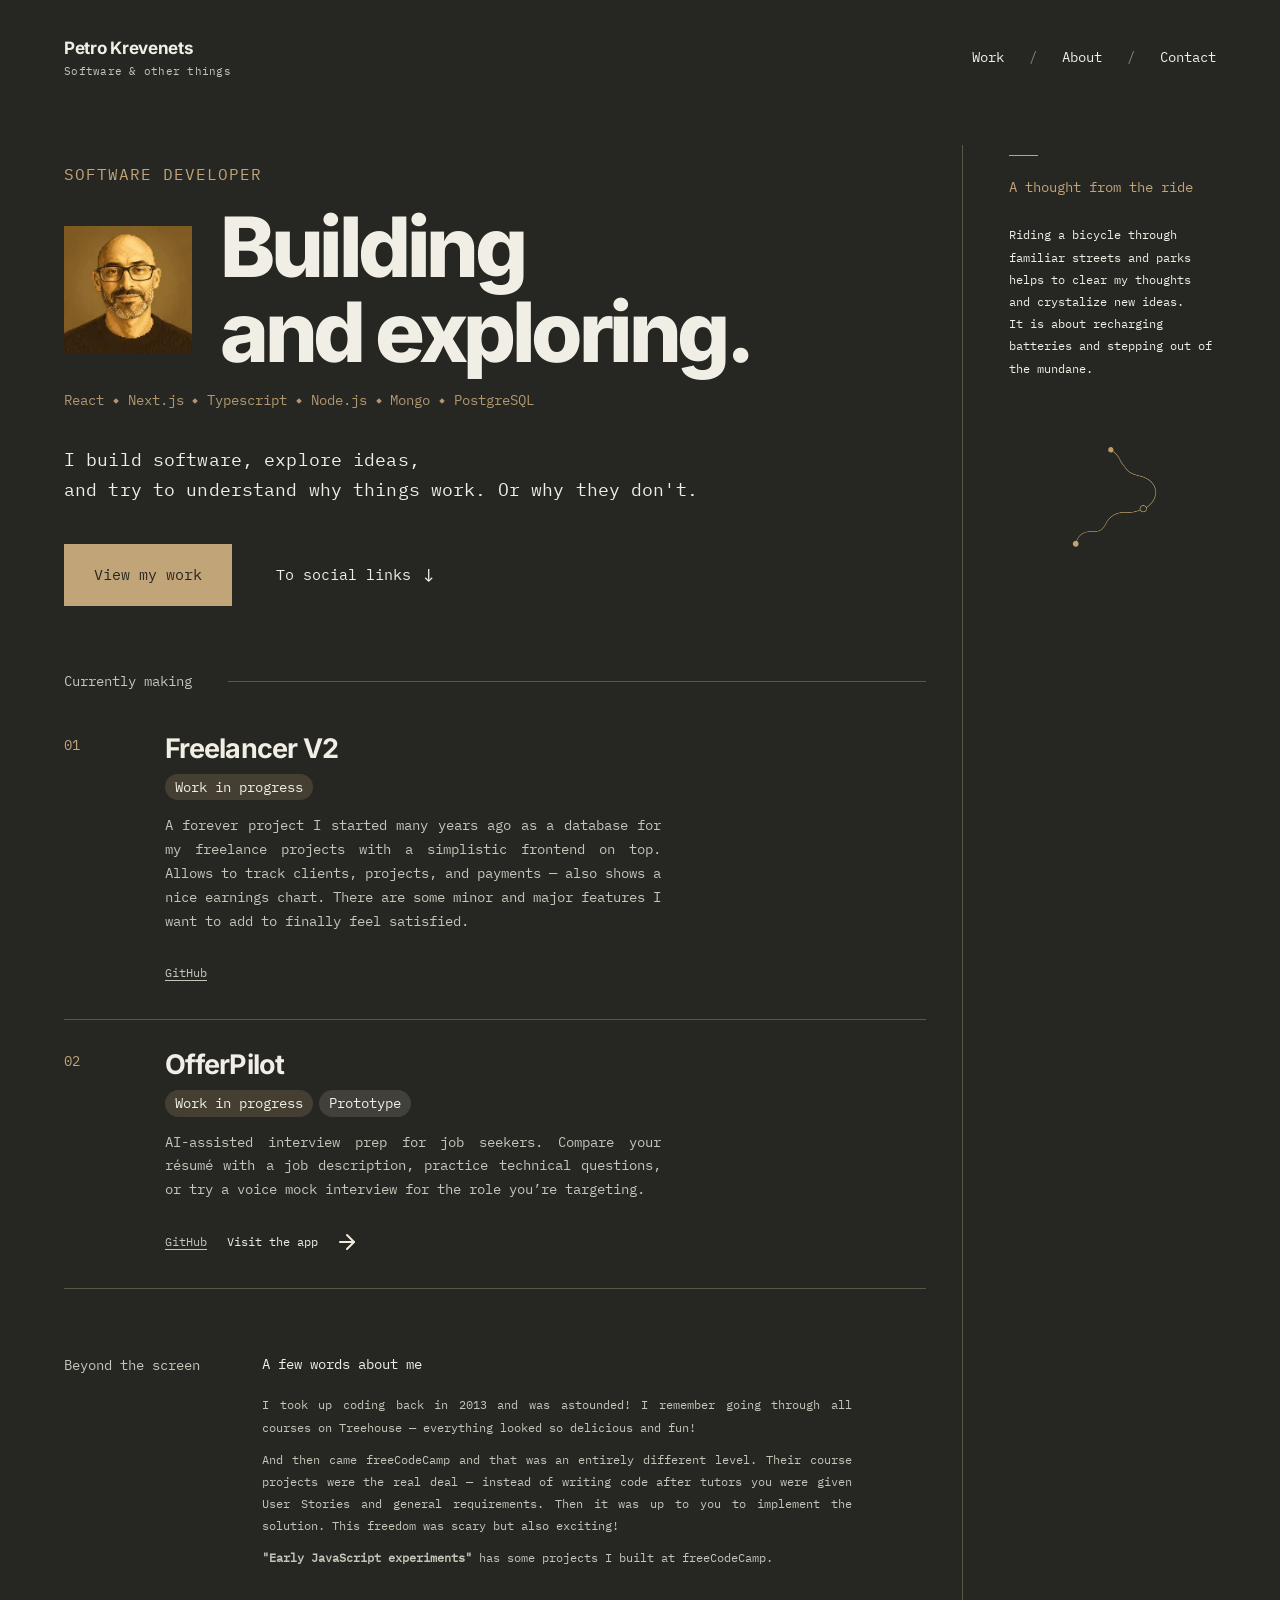
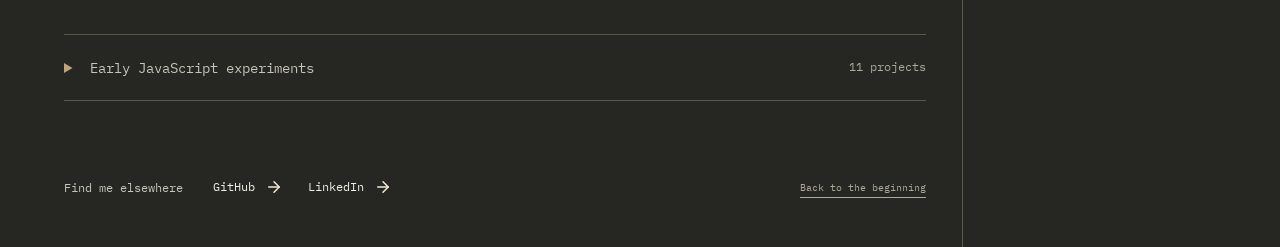
==== index.html @ 47b23e81 "style: on smaller screens move Ride not from aside to the bottom of the screen" ====
<!doctype html>
<html lang="en">
  <head>
    <meta charset="utf-8" />
    <meta name="viewport" content="width=device-width, initial-scale=1" />
    <meta name="theme-color" content="#262622" />
    <meta
      name="description"
      content="Petro Krevenets — software builder, curious human. Current projects, early experiments, and thoughts from the ride." />
    <title>Petro Krevenets — Software & Other Things</title>
    <link rel="icon" type="image/png" sizes="16x16" href="favicon-16x16.png" />
    <link rel="icon" type="image/png" sizes="32x32" href="favicon-32x32.png" />
    <link rel="apple-touch-icon" sizes="180x180" href="apple-touch-icon.png" />
    <link rel="manifest" href="site.webmanifest" />
    <meta property="og:type" content="website" />
    <meta property="og:title" content="Petro Krevenets · Software Developer" />
    <meta
      property="og:description"
      content="Current software projects, early JavaScript experiments, and thoughts from the ride." />
    <meta property="og:url" content="https://gurugumawaru.github.io/" />
    <meta
      property="og:image"
      content="https://gurugumawaru.github.io/assets/social-preview.png" />
    <meta property="og:image:width" content="1200" />
    <meta property="og:image:height" content="630" />
    <meta
      property="og:image:alt"
      content="Portrait of Petro Krevenets beside his name and the words Software developer." />
    <link
      rel="preload"
      href="assets/fonts/inter-extrabold.woff2"
      as="font"
      type="font/woff2"
      crossorigin />
    <link
      rel="preload"
      href="assets/fonts/ibm-plex-mono.woff2"
      as="font"
      type="font/woff2"
      crossorigin />
    <link rel="stylesheet" href="styles.css" />
  </head>
  <body>
    <a class="skip-link" href="#main">Skip to content</a>
    <div class="site-shell">
      <!-- Header: START -->
      <header>
        <a class="name" href="#main" aria-label="Petro Krevenets, introduction"
          >Petro Krevenets<span class="name-note"
            >Software & other things</span
          ></a
        >
        <nav aria-label="Main navigation">
          <a href="#work">Work</a><span aria-hidden="true">/</span>
          <a href="#about">About</a><span aria-hidden="true">/</span>
          <a href="#contact">Contact</a>
        </nav>
      </header>
      <!-- Header: END -->

      <!-- Main: START -->
      <main id="main" class="page-grid" tabindex="-1">
        <!-- Intro: START -->
        <section class="intro" aria-labelledby="intro-title">
          <p class="eyebrow">Software developer</p>
          <div class="intro-headline">
            <img
              class="intro-portrait"
              src="assets/bearded-guy-150.webp"
              srcset="
                assets/bearded-guy-150.webp 150w,
                assets/bearded-guy-300.webp 300w
              "
              sizes="(max-width: 660px) 66px, (max-width: 1500px) 10vw, 150px"
              width="150"
              height="150"
              alt="Portrait of Petro Krevenets" />
            <h1 id="intro-title" class="intro-title">
              Building<br />and exploring.
            </h1>
          </div>
          <p class="intro-skills">
            <span>React</span>
            <span>Next.js</span>
            <span>Typescript</span>
            <span>Node.js</span>
            <span>Mongo</span>
            <span>PostgreSQL</span>
          </p>
          <p class="intro-copy">
            I build software, explore ideas,<br class="desktop-break" />
            and try to understand why things work. Or why they don't.
          </p>
          <div class="intro-actions">
            <a class="link-to-work" href="#work">View my work</a>
            <a class="link-to-contact" href="#contact">
              To social links
              <span class="jump-arrow" aria-hidden="true">↓</span>
            </a>
          </div>
        </section>
        <!-- Intro: END -->

        <!-- Section, Current Work: START -->
        <section
          id="work"
          class="section work-section"
          aria-labelledby="work-heading">
          <div class="work-section-heading">
            <h2 id="work-heading">Currently making</h2>
            <span aria-hidden="true"></span>
          </div>
          <ol>
            <li class="project-row">
              <span class="project-index" aria-hidden="true">01</span>
              <div class="project-info">
                <h3>Freelancer V2</h3>
                <p class="project-tags">
                  <span class="project-tag-in-progress">Work in progress</span>
                </p>
                <p class="project-description">
                  A forever project I started many years ago as a database for
                  my freelance projects with a simplistic frontend on top.
                  Allows to track clients, projects, and payments &mdash; also
                  shows a nice earnings chart. There are some minor and major
                  features I want to add to finally feel satisfied.
                </p>
              </div>
              <div class="project-actions">
                <a
                  class="project-action project-repo-link"
                  href="https://github.com/GuRuGuMaWaRu/Freelancer-v2"
                  target="_blank"
                  rel="noopener noreferrer"
                  >GitHub<span class="sr-only">
                    repository for Freelancer V2 - opens in a new tab</span
                  ></a
                >
              </div>
            </li>
            <li class="project-row">
              <span class="project-index" aria-hidden="true">02</span>
              <div class="project-info">
                <h3>OfferPilot</h3>
                <p class="project-tags">
                  <span class="project-tag-in-progress">Work in progress</span>
                  <span class="project-tag-prototype">Prototype</span>
                </p>
                <p class="project-description">
                  AI-assisted interview prep for job seekers. Compare your
                  résumé with a job description, practice technical questions,
                  or try a voice mock interview for the role you’re targeting.
                </p>
              </div>
              <div class="project-actions">
                <a
                  class="project-action project-repo-link"
                  href="https://github.com/GuRuGuMaWaRu/nextjs_job-prep_ai"
                  target="_blank"
                  rel="noopener noreferrer"
                  >GitHub<span class="sr-only">
                    repository for OfferPilot - opens in a new tab</span
                  ></a
                >
                <a
                  class="project-action"
                  href="https://nextjs-job-prep-ai.vercel.app/"
                  target="_blank"
                  rel="noopener noreferrer"
                  >Visit the app
                  <img
                    class="arrow"
                    src="assets/arrow-right.svg"
                    alt=""
                    width="28"
                    height="24" /><span class="sr-only">
                    - opens in a new tab</span
                  ></a
                >
              </div>
            </li>
          </ol>
        </section>
        <!-- Section, Current Work: END -->

        <!-- Section, About: START -->
        <section
          id="about"
          class="section about-section"
          aria-labelledby="about-heading">
          <h2 id="about-heading">Beyond the screen</h2>
          <p class="about-intro">A few words about me</p>
          <div class="about-detail">
            <p>
              I took up coding back in 2013 and was astounded! I remember going
              through all courses on Treehouse &mdash; everything looked so
              delicious and fun!
            </p>
            <p>
              And then came freeCodeCamp and that was an entirely different
              level. Their course projects were the real deal &mdash; instead of
              writing code after tutors you were given User Stories and general
              requirements. Then it was up to you to implement the solution.
              This freedom was scary but also exciting!
            </p>
            <p>
              <b>"Early JavaScript experiments"</b> has some projects I built at
              freeCodeCamp.
            </p>
          </div>
        </section>
        <!-- Section, About: END -->

        <!-- Section, Archive: START -->
        <section
          class="section archive-section"
          aria-labelledby="archive-heading">
          <details id="early-experiments">
            <summary>
              <h2 id="archive-heading">Early JavaScript experiments</h2>
              <span class="archive-count">11 projects</span>
            </summary>
            <div class="archive-content">
              <p class="archive-intro">
                A few things I made while finding my feet in JavaScript. An
                earlier part of the journey, kept here as it was.
              </p>
              <ul class="archive-list">
                <li>
                  <a
                    href="https://gurugu-fcc-projects.github.io/FCC_game_of_life/"
                    target="_blank"
                    rel="noopener noreferrer"
                    >Game of Life</a
                  >
                </li>
                <li>
                  <a
                    href="https://gurugu-fcc-projects.github.io/FCC__drum_machine/"
                    target="_blank"
                    rel="noopener noreferrer"
                    >Drum machine</a
                  >
                </li>
                <li>
                  <a
                    href="https://gurugu-fcc-projects.github.io/FCC_markdown_previewer/"
                    target="_blank"
                    rel="noopener noreferrer"
                    >Markdown previewer</a
                  >
                </li>
                <li>
                  <a
                    href="https://gurugu-fcc-projects.github.io/FCC_Simon_Game/"
                    target="_blank"
                    rel="noopener noreferrer"
                    >Simon game</a
                  >
                </li>
                <li>
                  <a
                    href="https://gurugu-fcc-projects.github.io/FCC_ticTacToe/#/"
                    target="_blank"
                    rel="noopener noreferrer"
                    >Tic-tac-toe</a
                  >
                </li>
                <li>
                  <a
                    href="https://gurugu-fcc-projects.github.io/FCC_pomodoro/"
                    target="_blank"
                    rel="noopener noreferrer"
                    >Pomodoro timer</a
                  >
                </li>
                <li>
                  <a
                    href="https://gurugu-fcc-projects.github.io/FCC_portfolio_react_2/"
                    target="_blank"
                    rel="noopener noreferrer"
                    >Earlier React portfolio</a
                  >
                </li>
                <li>
                  <a
                    href="https://gurugu-fcc-projects.github.io/FCC_calculator/"
                    target="_blank"
                    rel="noopener noreferrer"
                    >Calculator</a
                  >
                </li>
                <li>
                  <a
                    href="https://gurugu-fcc-projects.github.io/FCC__d3-heat-map/"
                    target="_blank"
                    rel="noopener noreferrer"
                    >D3 heat map</a
                  >
                </li>
                <li>
                  <a
                    href="https://gurugu-fcc-projects.github.io/FCC__d3-choropleth-map/"
                    target="_blank"
                    rel="noopener noreferrer"
                    >D3 choropleth map</a
                  >
                </li>
                <li>
                  <a
                    href="https://gurugu-fcc-projects.github.io/FCC_d3-tree-map/"
                    target="_blank"
                    rel="noopener noreferrer"
                    >D3 tree map</a
                  >
                </li>
              </ul>
              <p class="archive-footnote">
                These links open the original projects in a new tab.
              </p>
            </div>
          </details>
        </section>
        <!-- Section, Archive: END -->

        <!-- Side: START -->
        <aside class="section ride-note" aria-labelledby="ride-heading">
          <span class="note-rule" aria-hidden="true"></span>
          <h2 id="ride-heading">A thought from the ride</h2>
          <p>
            Riding a bicycle through familiar streets and parks helps to clear
            my thoughts and crystalize new ideas. It is about recharging
            batteries and stepping out of the mundane.
          </p>
          <img
            class="ride-route"
            src="assets/ride-route.webp"
            alt=""
            width="130"
            height="163" />
        </aside>
        <!-- Side: END -->

        <!-- Contacts: START -->
        <footer
          id="contact"
          class="section contact-section"
          aria-labelledby="contact-heading">
          <h2 id="contact-heading">Find me elsewhere</h2>
          <div class="social-links">
            <a
              href="https://github.com/GuRuGuMaWaRu/"
              target="_blank"
              rel="noopener noreferrer"
              >GitHub
              <img
                class="arrow"
                src="assets/arrow-right.svg"
                alt=""
                width="24"
                height="24" /><span class="sr-only">
                — opens in a new tab</span
              ></a
            >
            <a
              href="https://www.linkedin.com/in/petro-krevenets-35b50b33"
              target="_blank"
              rel="noopener noreferrer"
              >LinkedIn
              <img
                class="arrow"
                src="assets/arrow-right.svg"
                alt=""
                width="24"
                height="24" /><span class="sr-only">
                — opens in a new tab</span
              ></a
            >
          </div>
          <a class="back-top" href="#main">Back to the beginning</a>
        </footer>
        <!-- Contacts: END -->
      </main>
    </div>
  </body>
</html>
---- styles.css ----
@font-face {
  font-family: Inter;
  src: url("assets/fonts/inter-bold.woff2") format("woff2");
  font-weight: 700;
  font-style: normal;
  font-display: swap;
}
@font-face {
  font-family: Inter;
  src: url("assets/fonts/inter-extrabold.woff2") format("woff2");
  font-weight: 800;
  font-style: normal;
  font-display: swap;
}
@font-face {
  font-family: "IBM Plex Mono";
  src: url("assets/fonts/ibm-plex-mono.woff2") format("woff2");
  font-weight: 400;
  font-style: normal;
  font-display: swap;
}

:root {
  color-scheme: dark;
  --paper: #f1efe5;
  --secondary: #c7c5b9;
  --gold: #c1a477;
  --gold-hover: #d0b68c;
  --background: #262622;
  --line: #5a5747;
  --nav-separator: #858372;
  --subdued: #aba998;
  --mono: "IBM Plex Mono", Consolas, monospace;
  --sans: Inter, Arial, sans-serif;
}

/* Global: START */
* {
  box-sizing: border-box;
}

html {
  scroll-behavior: smooth;
  scroll-padding-top: 30px;
}

body {
  margin: 0;
  background: var(--background);
  color: var(--paper);
  font: 15px/1.7 var(--mono);
  -webkit-font-smoothing: antialiased;
}

ol,
ul {
  list-style: none;
  margin: 0;
  padding: 0;
}

a {
  color: inherit;
  text-decoration: none;

  &:hover {
    color: var(--gold);
  }
}

h2 {
  font: 400 14px/1.6 var(--mono);
  margin: 0;
  color: var(--secondary);
}

a:focus-visible,
summary:focus-visible {
  outline: 2px solid var(--gold);
  outline-offset: 8px;
  border-radius: 1px;
}

.arrow {
  filter: invert(90%) sepia(11%) saturate(238%) hue-rotate(4deg);
  transition: transform 0.16s;
}

a:hover .arrow {
  transform: translateX(4px);
}

.section {
  margin-block-start: 64px;
}

.sr-only {
  position: absolute;
  width: 1px;
  height: 1px;
  padding: 0;
  overflow: hidden;
  clip: rect(0, 0, 0, 0);
  white-space: nowrap;
  border: 0;
}

@media (width <= 560px) {
  .section {
    margin-block-start: 36px;
  }
}

@media (prefers-reduced-motion: reduce) {
  html {
    scroll-behavior: auto;
  }
  *,
  *::before,
  *::after {
    transition: none !important;
  }
}
/* Global: END */

/* Skip Link: START */
.skip-link {
  position: fixed;
  top: 12px;
  left: 15px;
  z-index: 10;
  background: var(--paper);
  color: var(--background);
  padding: 12px 18px;
  transform: translateY(-160%);

  &:focus {
    transform: none;
  }
}
/* Skip Link: END */

/* Layout: START */
.site-shell {
  max-width: 1500px;
  margin: auto;
  padding-inline: clamp(24px, 5vw, 80px);
}

.page-grid {
  display: grid;
  grid-template-columns: minmax(0, 1fr) 254px;
  gap: 36px;
  row-gap: 0;
  padding-block-start: 30px;
  outline: none;

  & > section,
  & > footer {
    grid-column: 1;
  }
}

@media (900px < width <= 1150px) {
  .page-grid {
    grid-template-columns: minmax(0, 1fr) 210px;
    gap: 25px;
    row-gap: 0;
  }
}

@media (width <= 900px) {
  .page-grid {
    display: flex;
    flex-direction: column;
    gap: 0;
    padding-block-start: 0;
  }
}
/* Layout: END */

/* Header: START */
header {
  display: flex;
  align-items: center;
  justify-content: space-between;
  gap: 24px;
  min-height: 115px;

  .name {
    font: 700 17px/1.5 var(--sans);
    letter-spacing: -0.3px;
  }

  .name-note {
    display: block;
    margin-block-start: 2px;
    color: var(--secondary);
    font: 11px/1.5 var(--mono);
    letter-spacing: 0.25px;
  }

  nav {
    display: flex;
    align-items: center;
    gap: 25px;
    font-size: 14px;
  }

  nav span {
    color: var(--nav-separator);
    user-select: none;
  }

  @media (width <= 900px) {
    min-height: 105px;
  }

  @media (width <= 560px) {
    min-height: 110px;
    align-items: flex-start;
    flex-direction: column;
    justify-content: center;
    gap: 16px;

    .name {
      font-size: 16px;
    }

    .name-note {
      display: none;
    }

    nav {
      gap: 18px;
      font-size: 12px;
    }
  }
}
/* Header: END */

/* Intro: START */
.intro {
  .eyebrow {
    margin-block-end: 17px;
    color: var(--gold);
    font-size: 16px;
    letter-spacing: 1px;
    text-transform: uppercase;
  }

  .intro-headline {
    display: flex;
    align-items: center;
    gap: 28px;
  }

  .intro-title {
    margin: 0;
    font: 800 clamp(42px, 6.5vw, 94px)/1.02 var(--sans);
    letter-spacing: -4.5px;
  }

  .intro-portrait {
    width: auto;
    height: 10vw;
    min-height: 66px;
  }

  .intro-skills {
    display: flex;
    flex-wrap: wrap;
    align-items: center;
    color: var(--gold);
    font-size: 14px;
    opacity: 0.9;

    span {
      display: inline-flex;
      align-items: center;
    }

    span:not(:last-child)::after {
      content: "";
      width: 4px;
      height: 4px;
      margin-inline: 0.7em;
      transform: rotate(45deg);
      background: currentColor;
    }
  }

  .intro-copy {
    max-width: 780px;
    margin: 32px 0 0;
    font-size: 18px;
    line-height: 1.7;
    letter-spacing: 0.12px;
    text-wrap: pretty;
  }

  .intro-actions {
    display: flex;
    align-items: center;
    gap: 44px;
    margin-block-start: 38px;
  }

  .link-to-work {
    display: inline-flex;
    min-height: 62px;
    align-items: center;
    justify-content: center;
    padding: 12px 30px;
    background: var(--gold);
    color: var(--background);
    font-size: 15px;
    transition: background-color 0.16s;
  }

  .link-to-work:hover {
    background: var(--gold-hover);
  }

  .link-to-contact {
    display: inline-flex;
    align-items: center;
    gap: 12px;
    min-height: 44px;

    .jump-arrow {
      font-size: 19px;
    }
  }

  @media (900px < width <= 1150px) {
    .intro-headline {
      gap: 20px;
    }

    .intro-title {
      font-size: 6.5vw;
      letter-spacing: -3px;
    }

    .intro-copy {
      font-size: 16px;
    }
  }

  @media (width <= 900px) {
    padding-block-start: 27px;

    .intro-headline {
      gap: 18px;
    }

    .intro-title {
      font-size: clamp(48px, 8vw, 76px);
      letter-spacing: -3px;
    }

    .intro-copy {
      font-size: 16px;
    }
  }

  @media (width <= 560px) {
    padding-block-start: 30px;

    .eyebrow {
      font-size: 14px;
    }

    .intro-headline {
      gap: 14px;
    }

    .intro-title {
      font-size: clamp(35px, 9.5vw, 51px);
      line-height: 1;
      letter-spacing: -1.9px;
    }

    .intro-copy {
      font-size: 14px;
      line-height: 1.85;
      margin-block-start: 25px;

      .desktop-break {
        display: none;
      }
    }

    .intro-actions {
      gap: 25px;
      margin-block-start: 28px;
    }

    .link-to-work {
      min-height: 54px;
      padding: 10px 19px;
      font-size: 13px;
    }

    .link-to-contact {
      font-size: 13px;
    }
  }
}
/* Intro: END */

/* Current Work: START */
.work-section {
  scroll-margin-top: 32px;

  .work-section-heading {
    display: flex;
    align-items: center;
    gap: 36px;
    margin-block-end: 12px;
  }

  .work-section-heading span {
    height: 1px;
    flex: 1;
    background: var(--line);
  }

  .project-row {
    display: grid;
    grid-template-columns: 75px minmax(0, 1fr);
    align-items: start;
    gap: 4px 26px;
    padding: 28px 0 24px;
    border-block-end: 1px solid var(--line);
  }

  .project-index {
    padding-block-start: 2px;
    color: var(--gold);
    font-size: 14px;
  }

  .project-info h3 {
    font: 700 27px/1.25 var(--sans);
    letter-spacing: -0.75px;
    margin: 0;
  }

  .project-description {
    max-width: 62ch;
    color: var(--secondary);
    font-size: 14px;
    line-height: 1.7;
    text-align: justify;
  }

  .project-info .project-tags {
    display: flex;
    flex-wrap: wrap;
    gap: 6px;
    font-size: 14px;
    line-height: 1.6;
    margin: 8px 0 0;
    color: var(--paper);

    span {
      padding: 2px 10px;
      border-radius: 999px;
    }

    .project-tag-in-progress {
      background-color: color-mix(in srgb, var(--gold) 20%, var(--background));
    }

    .project-tag-prototype {
      background-color: color-mix(
        in srgb,
        var(--subdued) 20%,
        var(--background)
      );
    }
  }

  .project-actions {
    grid-column: 2;
    display: flex;
    flex-wrap: wrap;
    column-gap: 20px;
  }

  .project-action {
    display: flex;
    align-items: center;
    gap: 15px;
    font-size: 12px;
    min-height: 44px;
  }

  .project-repo-link {
    color: var(--secondary);
    text-decoration: underline;
    text-underline-offset: 3px;

    &:hover {
      color: var(--gold);
    }
  }

  @media (width <= 1150px) {
    .project-row {
      grid-template-columns: 45px minmax(0, 1fr);
      column-gap: 20px;
    }

    .project-info h3 {
      font-size: 25px;
    }
  }

  @media (width <= 560px) {
    .work-section-heading {
      gap: 20px;
      margin-block-end: 6px;
    }

    .project-row {
      grid-template-columns: 26px minmax(0, 1fr);
      column-gap: 14px;
      padding: 25px 0;
    }

    .project-index {
      font-size: 12px;
    }

    .project-info h3 {
      font-size: 22px;
    }

    .project-info .project-tags {
      font-size: 12px;
    }

    .project-action {
      font-size: 11px;
    }
  }
}
/* Current Work: END */

/* About Section: START */
.about-section {
  display: grid;
  grid-template-columns: 170px minmax(0, 1fr);
  gap: 18px 28px;
  scroll-margin-top: 36px;

  h2 {
    padding-block-start: 1px;
  }

  .about-intro,
  .about-detail p {
    margin: 0;
    font-size: 14px;
    line-height: 1.65;
    text-align: justify;
    text-wrap: pretty;
    hyphens: auto;
  }

  .about-detail {
    display: flex;
    flex-direction: column;
    gap: 10px;
    grid-column: 2;
    max-width: 590px;
  }

  .about-detail p {
    color: var(--secondary);
    font-size: 12px;
    line-height: 1.85;
  }

  @media (width <= 560px) {
    display: block;
    margin-block-start: 28px;

    h2 {
      color: var(--gold);
      margin-block-end: 12px;
    }

    .about-intro {
      display: none;
    }

    .about-detail {
      margin-block-start: 14px;
    }
  }
}
/* About Section: END */

/* Archive Section: START */
.archive-section {
  border-block: 1px solid var(--line);

  summary {
    cursor: pointer;
    padding: 20px 0;
    color: var(--gold);

    h2 {
      display: inline;
      color: var(--secondary);
      margin-inline-start: 10px;
    }

    &:hover h2 {
      color: var(--paper);
    }

    .archive-count {
      float: right;
      color: var(--subdued);
      font-size: 12px;
      line-height: 24px;
    }
  }

  .archive-content {
    padding: 2px 0 27px;

    .archive-intro {
      max-width: 620px;
      color: var(--secondary);
      font-size: 12px;
      margin: 0 0 20px;
    }

    .archive-list {
      display: grid;
      grid-template-columns: 1fr 1fr;
      gap: 5px 35px;
    }

    .archive-list a {
      display: block;
      font-size: 13px;
      padding: 8px 0;
      min-height: 40px;
      text-decoration: underline;
      text-decoration-color: var(--line);
      text-decoration-thickness: 1px;
    }

    .archive-footnote {
      color: var(--subdued);
      font-size: 11px;
      margin: 20px 0 0;
    }
  }

  @media (width <= 900px) {
    border-block-end: none;
  }

  @media (width <= 560px) {
    summary {
      h2 {
        color: var(--gold);
        margin-inline-start: 5px;
      }

      .archive-count {
        float: none;
        display: block;
        margin-inline-start: 20px;
        font-size: 10px;
        line-height: 20px;
      }
    }

    .archive-content {
      .archive-list {
        grid-template-columns: 1fr;
        gap: 0;
      }

      .archive-list a {
        min-height: 44px;
      }
    }
  }
}
/* Archive Section: END */

/* Side Section: START */
.ride-note {
  grid-column: 2;
  grid-row: 1 / span 5;
  border-inline-start: 1px solid var(--line);
  padding: 10px 0 0 46px;
  margin-block-start: 0;

  h2 {
    color: var(--gold);
    text-wrap: pretty;
    white-space: nowrap;
  }

  p {
    font-size: 12px;
    line-height: 1.85;
    text-wrap: pretty;
    margin: 26px 0 0;
  }

  .note-rule {
    display: block;
    width: 29px;
    height: 1px;
    background: var(--gold);
    margin-block-end: 20px;
  }

  .ride-route {
    display: block;
    width: 130px;
    height: 164px;
    object-fit: contain;
    margin: 32px auto 0;
  }

  @media (900px < width <= 1150px) {
    padding-inline-start: 25px;

    h2 {
      white-space: normal;
    }
  }

  @media (width <= 900px) {
    display: grid;
    grid-row: auto;
    grid-column: auto;
    grid-template-columns: minmax(0, 1fr) clamp(60px, 16vw, 92px);
    align-items: center;
    border-inline-start: 0;
    border-block: 1px solid var(--line);
    padding: 25px 0;
    margin-block-start: 64px;
    gap: 0 20px;

    h2 {
      white-space: normal;
    }

    p {
      margin: 10px 0 0;
    }

    .note-rule {
      display: none;
    }

    .ride-route {
      grid-column: 2;
      grid-row: 1/3;
      width: 100%;
      height: auto;
      margin: 0 auto;
    }
  }

  @media (width <= 560px) {
    margin-block-start: 36px;
  }
}
/* Side Section: END */

/* Footer: START */
.contact-section {
  display: flex;
  align-items: center;
  flex-wrap: wrap;
  gap: 15px 30px;
  margin-block-end: 38px;
  font-size: 12px;
  scroll-margin-top: 24px;

  h2 {
    font-size: 12px;
  }

  .social-links {
    display: flex;
    gap: 25px;

    a {
      display: flex;
      align-items: center;
      gap: 10px;
      min-height: 44px;
    }

    .arrow {
      width: 18px;
      height: 18px;
    }
  }

  .back-top {
    margin-inline-start: auto;
    color: var(--subdued);
    font-size: 10px;
    text-decoration: underline;
    text-underline-offset: 6px;
  }

  @media (width <= 900px) {
    gap: 15px 25px;

    .back-top {
      width: 100%;
      margin: 0;
      font-size: 11px;
    }
  }

  @media (width <= 560px) {
    gap: 10px 20px;

    h2 {
      width: 100%;
      font-size: 11px;
    }

    .social-links {
      gap: 25px;
    }
  }
}
/* Footer: END */
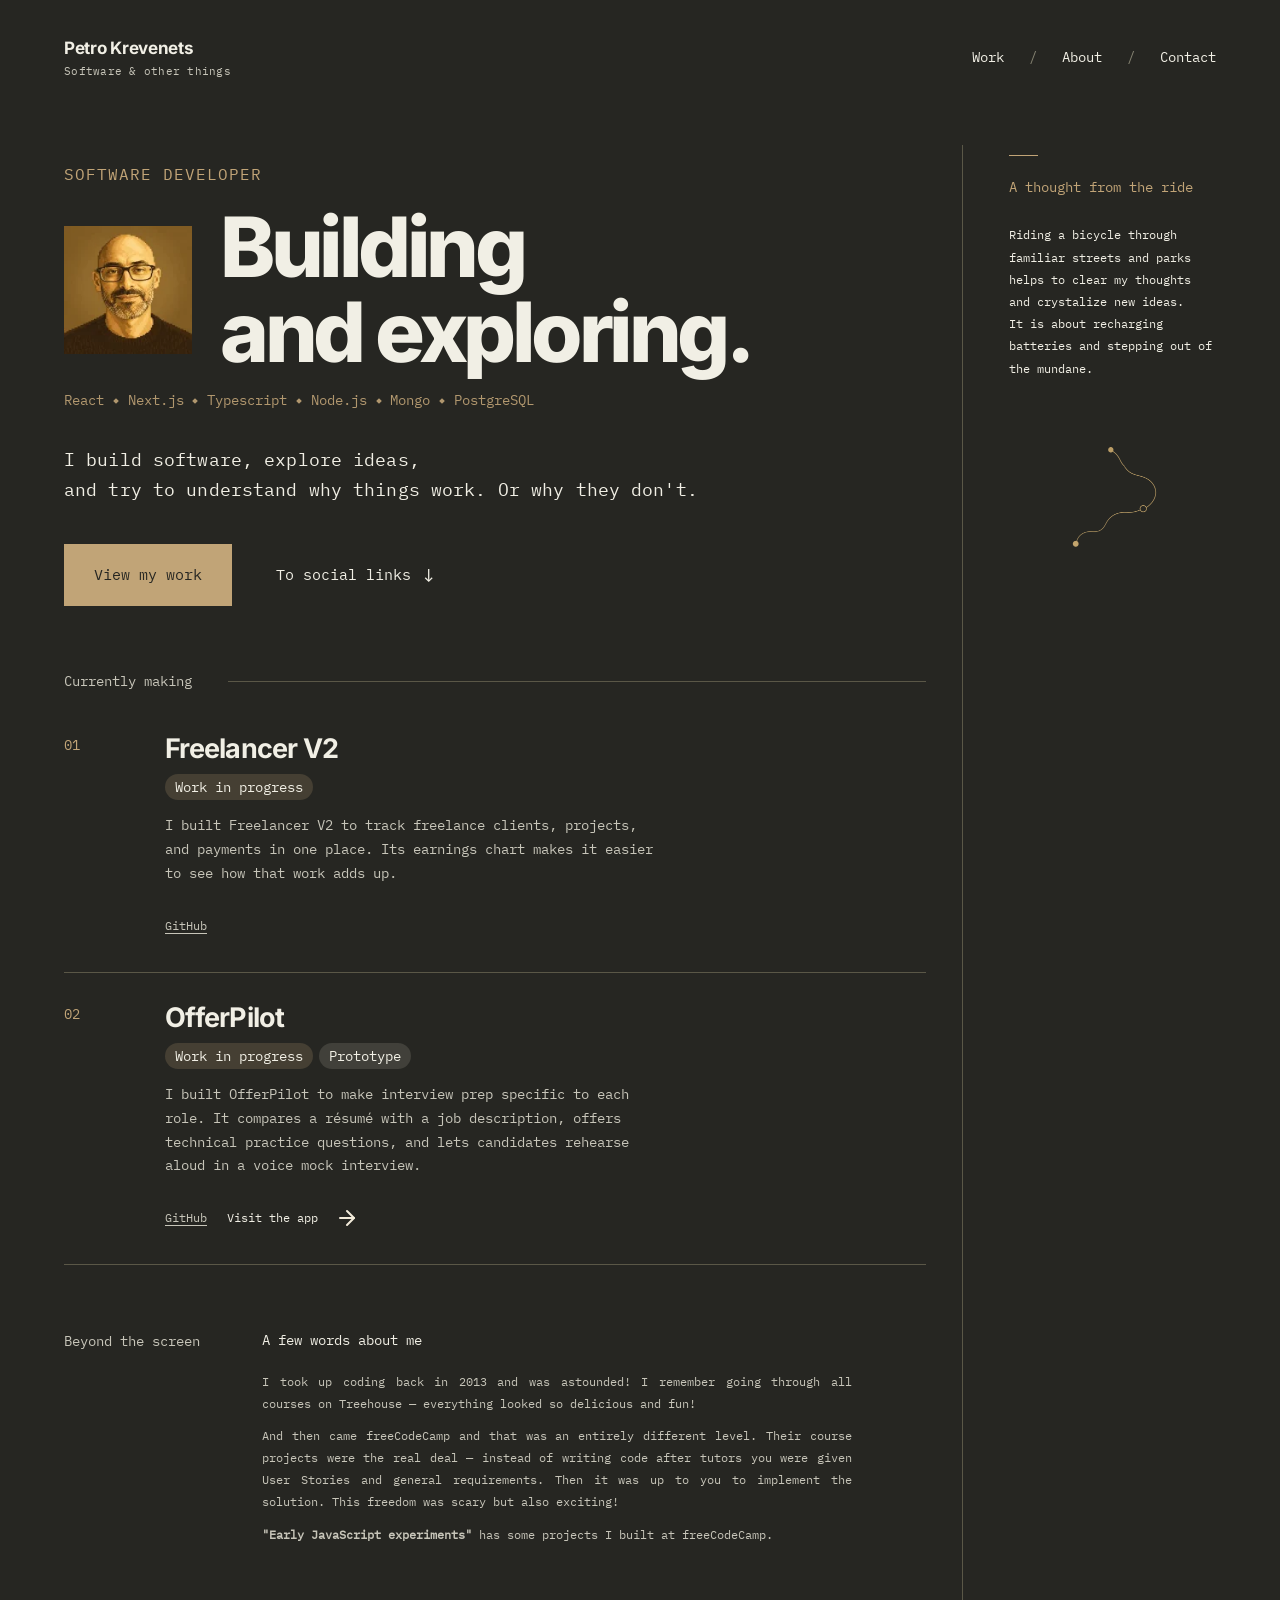
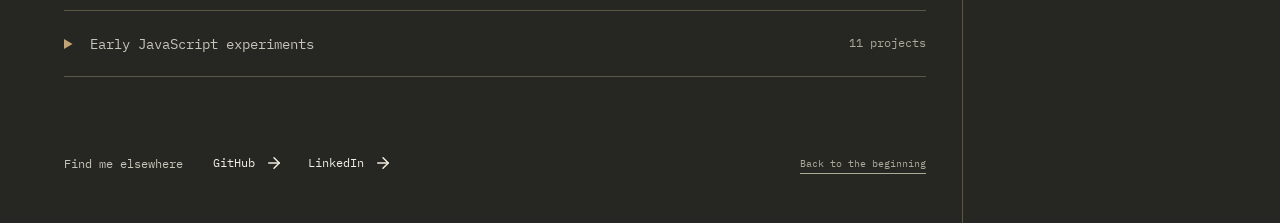
==== commit 0f7245b0: "copy: adjust texts for Projects" ====
--- a/index.html
+++ b/index.html
@@ -119,11 +119,9 @@
                   <span class="project-tag-in-progress">Work in progress</span>
                 </p>
                 <p class="project-description">
-                  A forever project I started many years ago as a database for
-                  my freelance projects with a simplistic frontend on top.
-                  Allows to track clients, projects, and payments &mdash; also
-                  shows a nice earnings chart. There are some minor and major
-                  features I want to add to finally feel satisfied.
+                  I built Freelancer V2 to track freelance clients, projects,
+                  and payments in one place. Its earnings chart makes it easier
+                  to see how that work adds up.
                 </p>
               </div>
               <div class="project-actions">
@@ -147,9 +145,10 @@
                   <span class="project-tag-prototype">Prototype</span>
                 </p>
                 <p class="project-description">
-                  AI-assisted interview prep for job seekers. Compare your
-                  résumé with a job description, practice technical questions,
-                  or try a voice mock interview for the role you’re targeting.
+                  I built OfferPilot to make interview prep specific to each
+                  role. It compares a résumé with a job description, offers
+                  technical practice questions, and lets candidates rehearse
+                  aloud in a voice mock interview.
                 </p>
               </div>
               <div class="project-actions">
--- a/styles.css
+++ b/styles.css
@@ -453,7 +453,7 @@
     color: var(--secondary);
     font-size: 14px;
     line-height: 1.7;
-    text-align: justify;
+    text-align: start;
   }
 
   .project-info .project-tags {
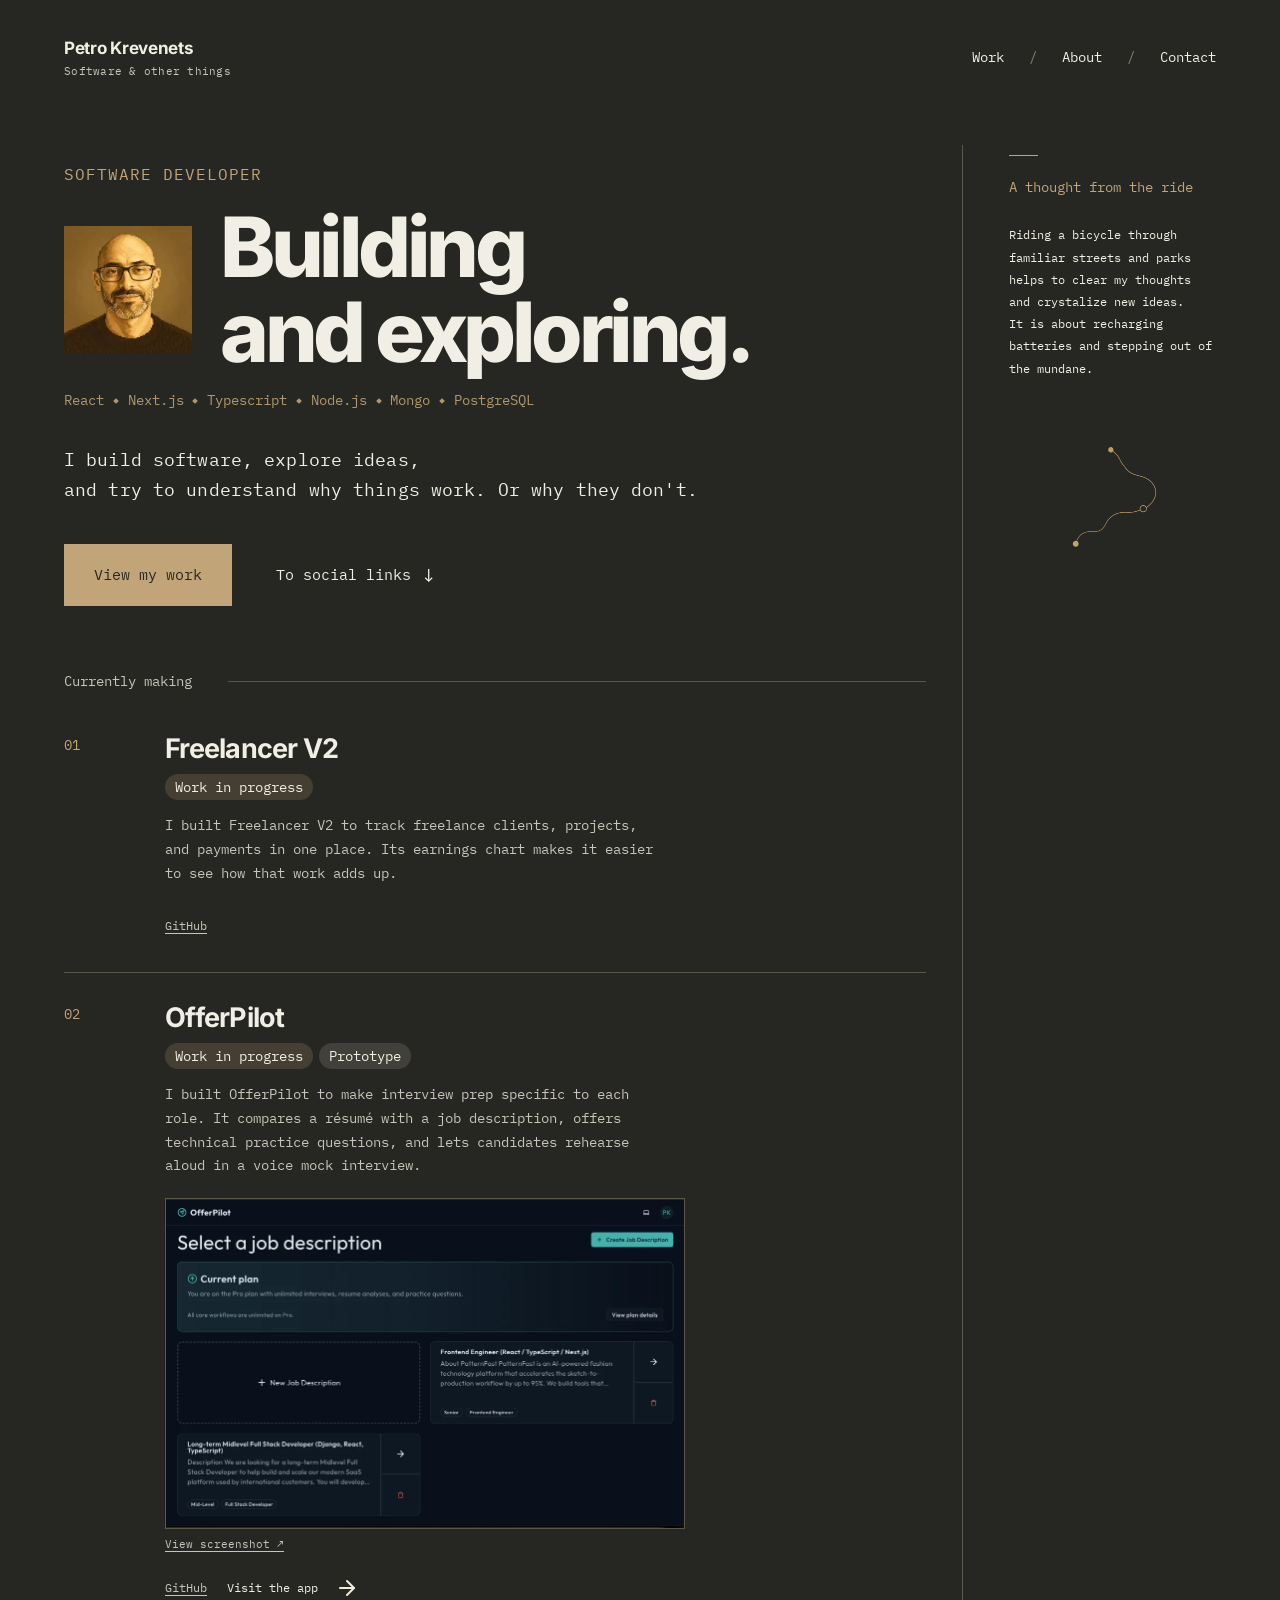
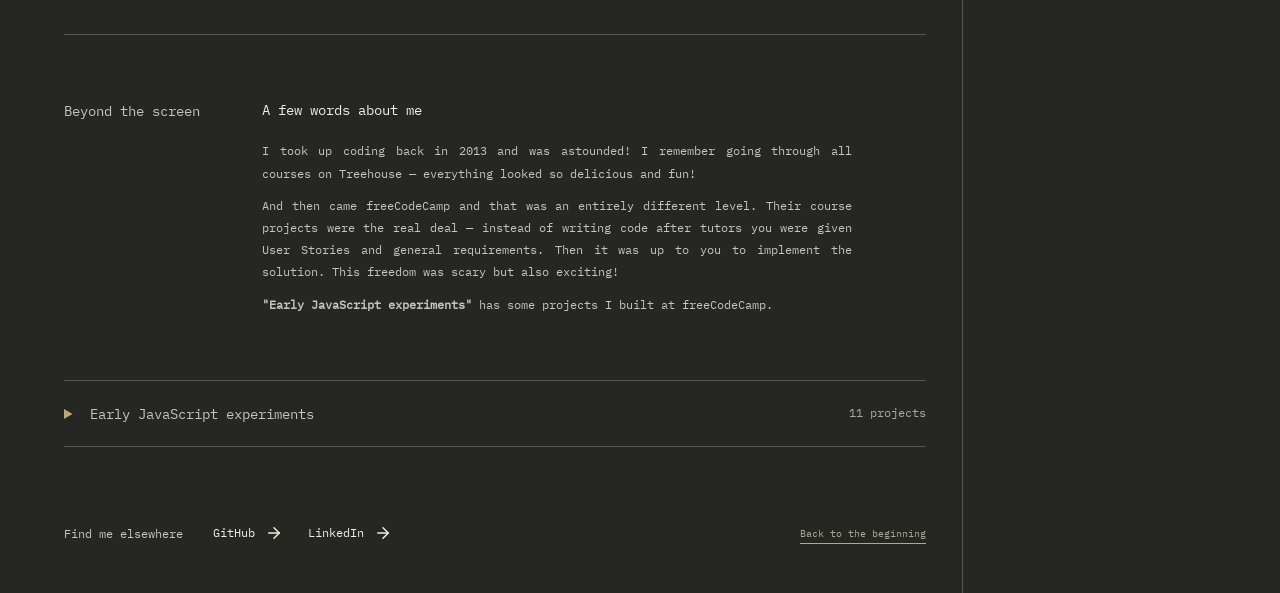
==== commit f316d60e: "feat: show a screenshot for OfferPilot project" ====
--- a/index.html
+++ b/index.html
@@ -150,6 +150,20 @@
                   technical practice questions, and lets candidates rehearse
                   aloud in a voice mock interview.
                 </p>
+                <a
+                  class="project-preview"
+                  href="assets/offerpilot-preview.png"
+                  target="_blank"
+                  rel="noopener noreferrer"
+                  aria-label="View full OfferPilot screenshot in a new tab">
+                  <img
+                    src="assets/offerpilot-preview-1040.webp"
+                    alt="OfferPilot showing role-specific question practice, voice interviews, and résumé analysis"
+                    width="1040"
+                    height="661"
+                    loading="lazy" />
+                  <span>View screenshot <span aria-hidden="true">↗</span></span>
+                </a>
               </div>
               <div class="project-actions">
                 <a
--- a/styles.css
+++ b/styles.css
@@ -456,6 +456,28 @@
     text-align: start;
   }
 
+  .project-preview {
+    display: block;
+    width: min(100%, 520px);
+    margin-block: 20px 8px;
+  }
+
+  .project-preview img {
+    display: block;
+    width: 100%;
+    height: auto;
+    border: 1px solid var(--line);
+  }
+
+  .project-preview > span {
+    display: block;
+    margin-block-start: 6px;
+    color: var(--secondary);
+    font-size: 11px;
+    text-decoration: underline;
+    text-underline-offset: 3px;
+  }
+
   .project-info .project-tags {
     display: flex;
     flex-wrap: wrap;
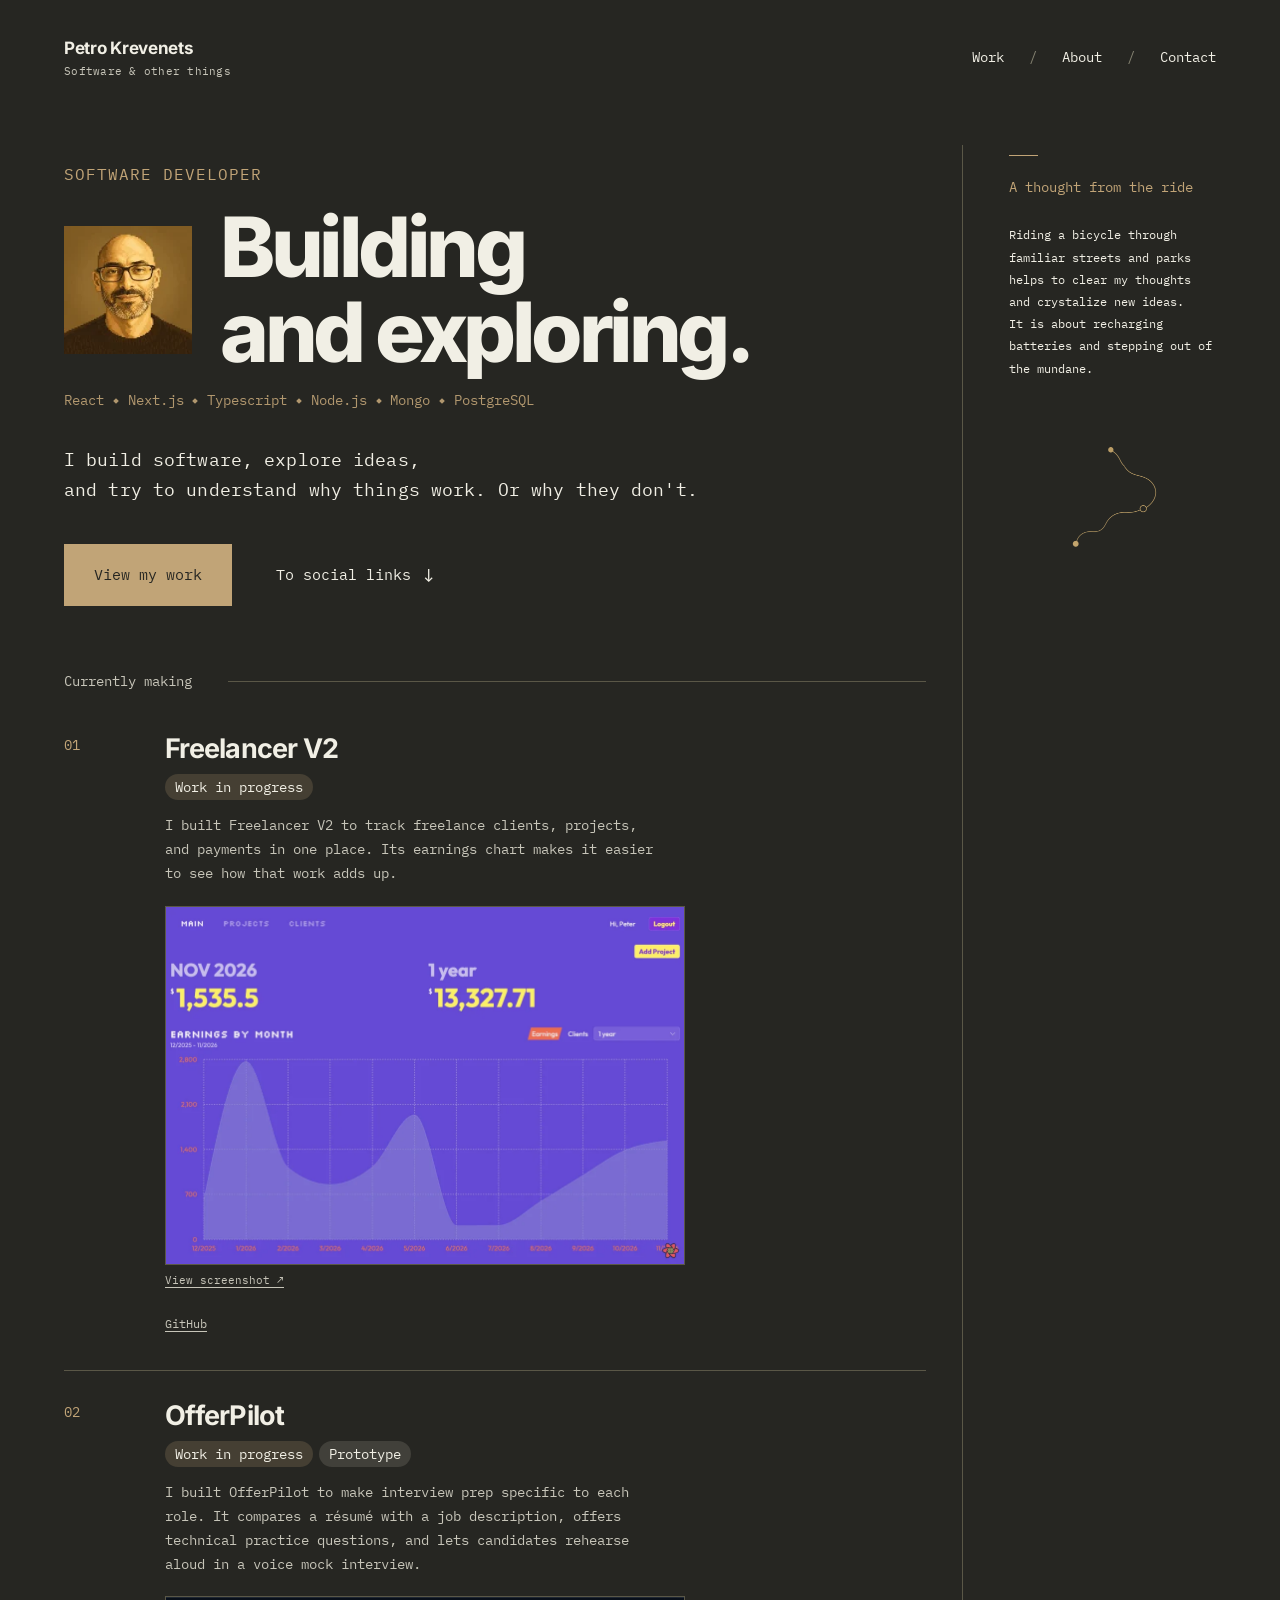
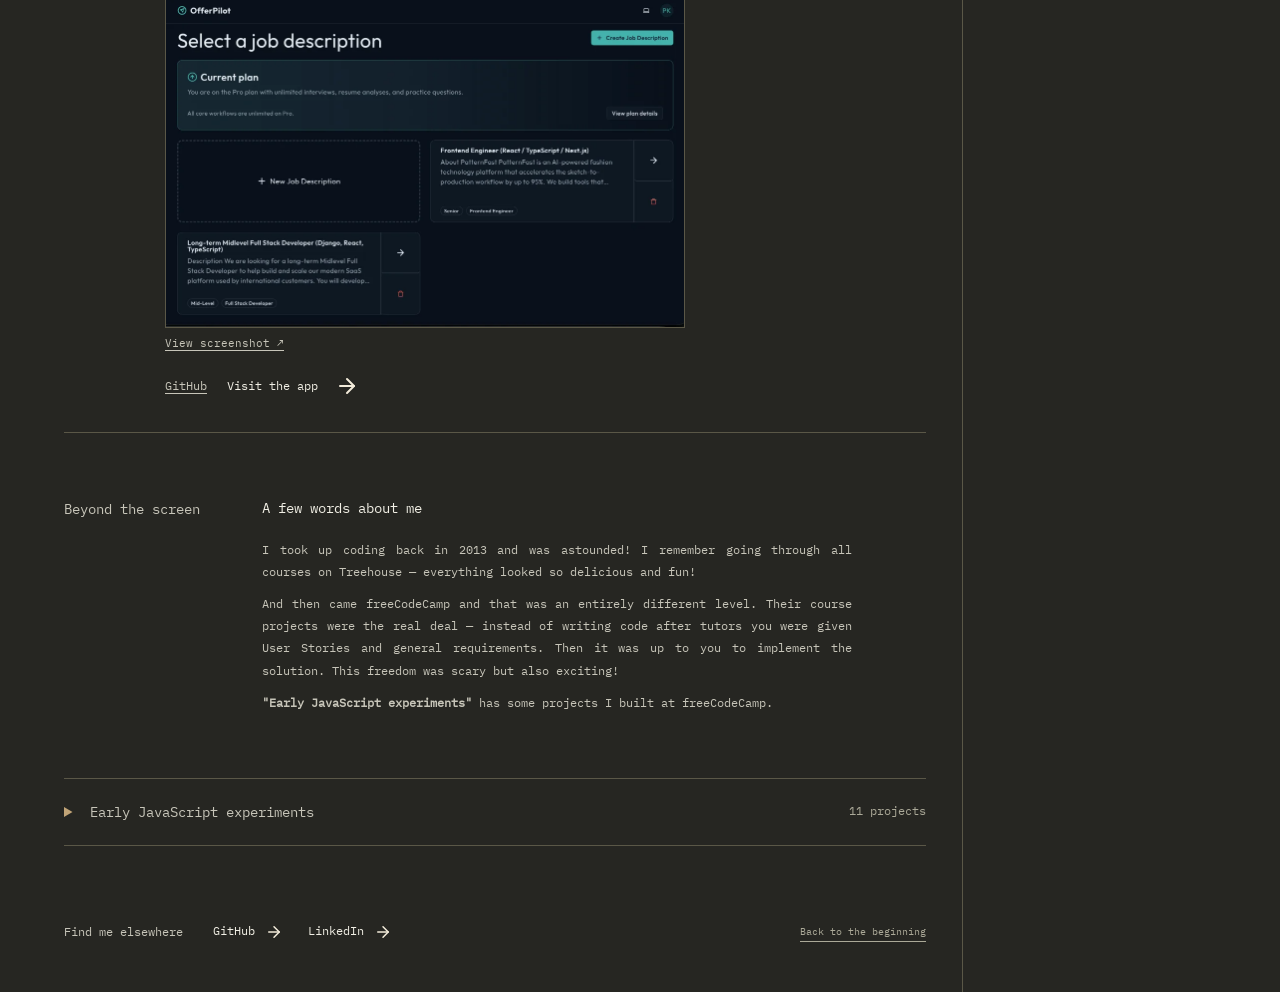
==== commit 4a2915d6: "feat: show a screenshot for Freelancer project" ====
--- a/index.html
+++ b/index.html
@@ -123,6 +123,20 @@
                   and payments in one place. Its earnings chart makes it easier
                   to see how that work adds up.
                 </p>
+                <a
+                  class="project-preview"
+                  href="assets/freelancer-preview.png"
+                  target="_blank"
+                  rel="noopener noreferrer"
+                  aria-label="View full Freelancer V2 screenshot in a new tab">
+                  <img
+                    src="assets/freelancer-preview-1040.webp"
+                    alt="Freelancer V2 dashboard showing earnings totals and a monthly earnings chart"
+                    width="1040"
+                    height="718"
+                    loading="lazy" />
+                  <span>View screenshot <span aria-hidden="true">↗</span></span>
+                </a>
               </div>
               <div class="project-actions">
                 <a
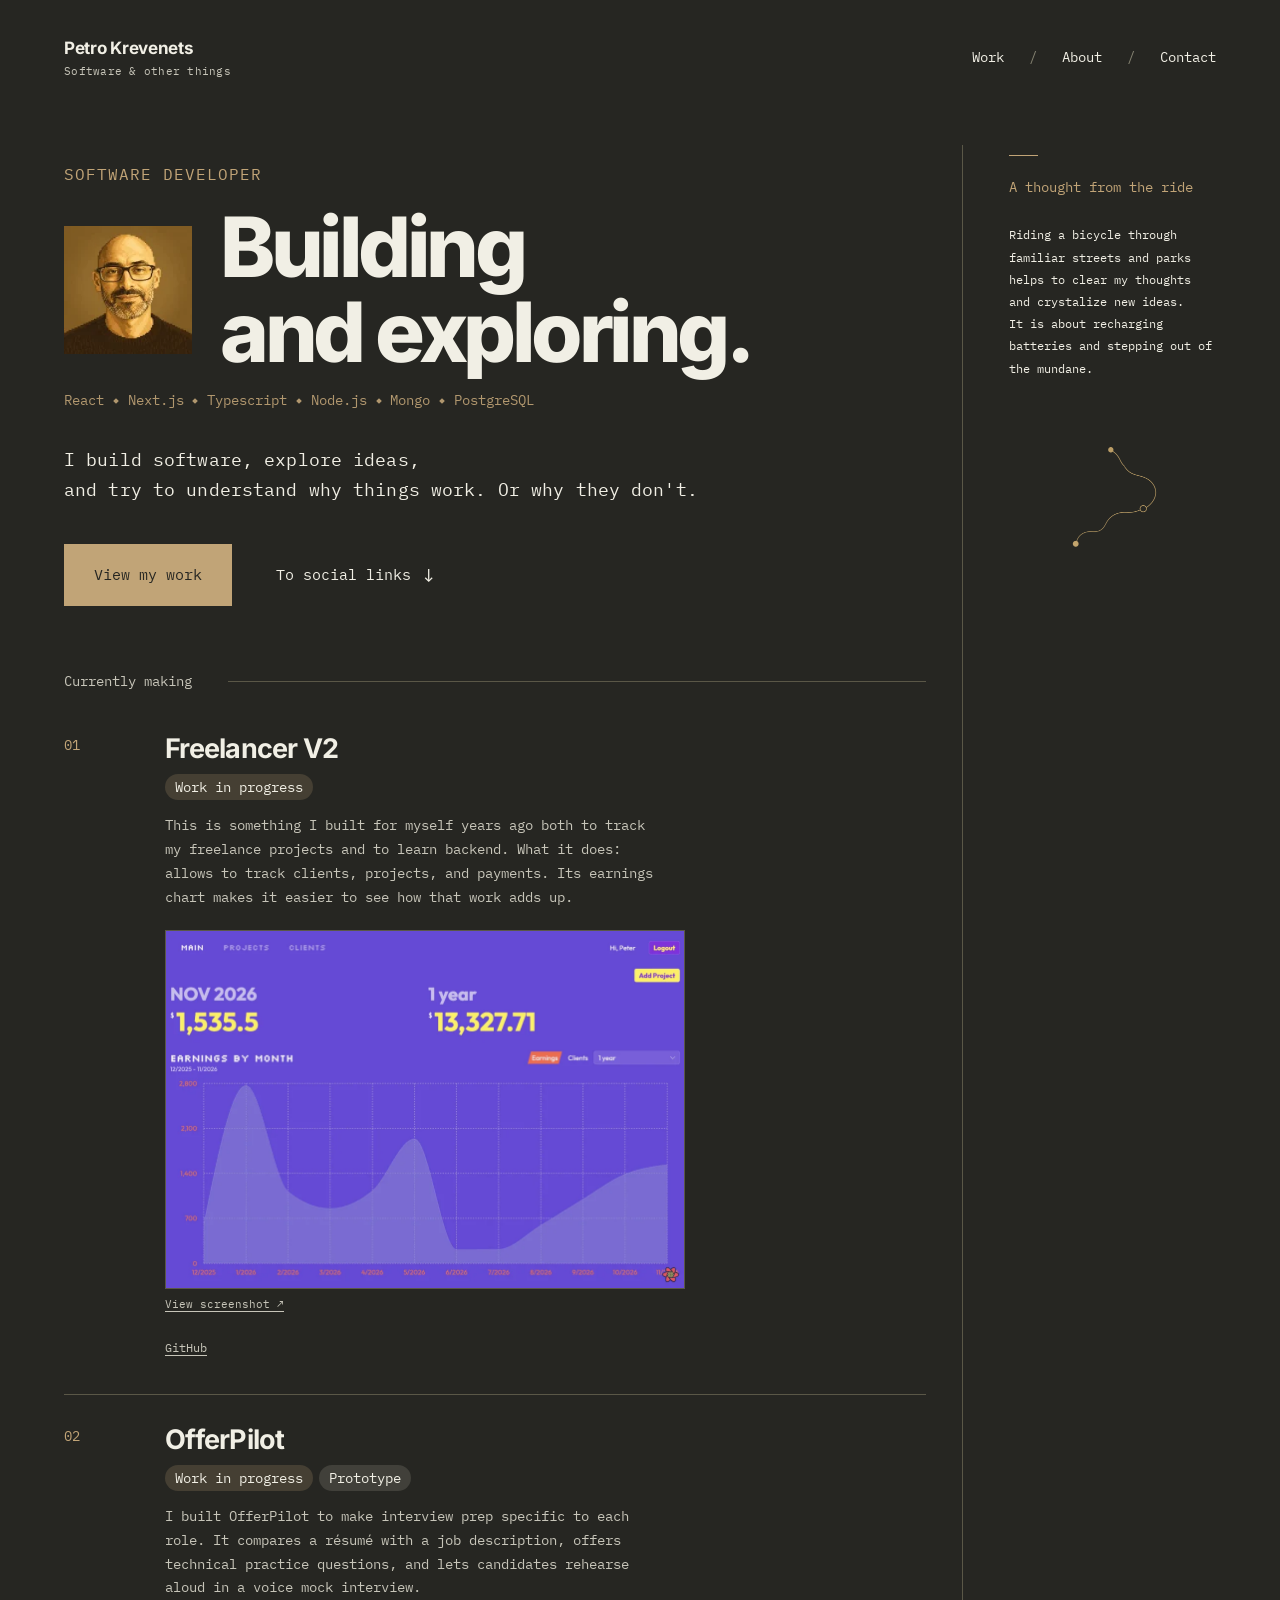
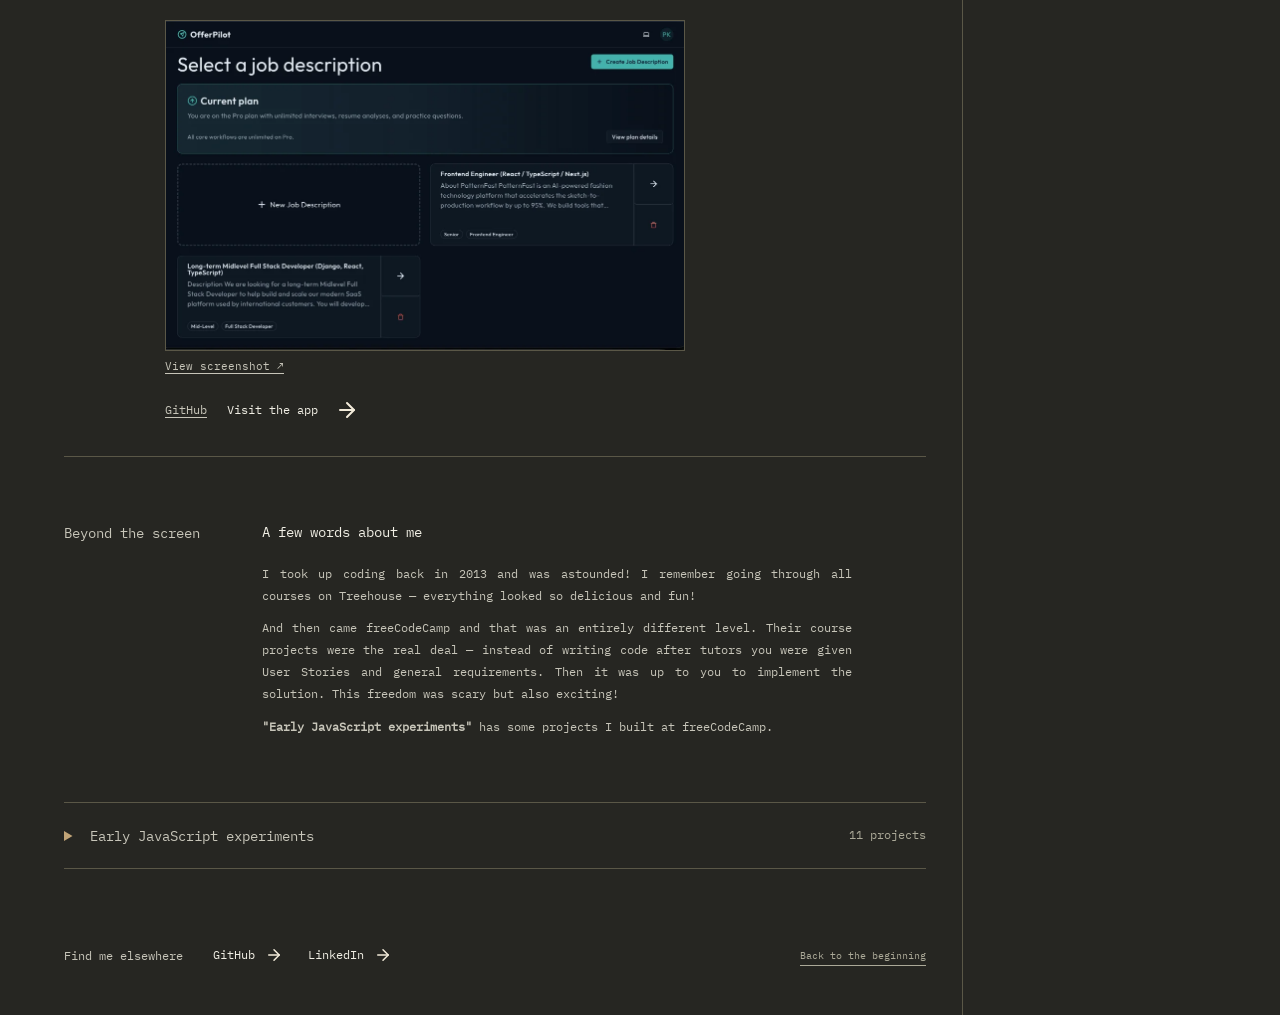
==== commit 591ee540: "copy: update Freelancer V2 description" ====
--- a/index.html
+++ b/index.html
@@ -119,9 +119,10 @@
                   <span class="project-tag-in-progress">Work in progress</span>
                 </p>
                 <p class="project-description">
-                  I built Freelancer V2 to track freelance clients, projects,
-                  and payments in one place. Its earnings chart makes it easier
-                  to see how that work adds up.
+                  This is something I built for myself years ago both to track
+                  my freelance projects and to learn backend. What it does:
+                  allows to track clients, projects, and payments. Its earnings
+                  chart makes it easier to see how that work adds up.
                 </p>
                 <a
                   class="project-preview"
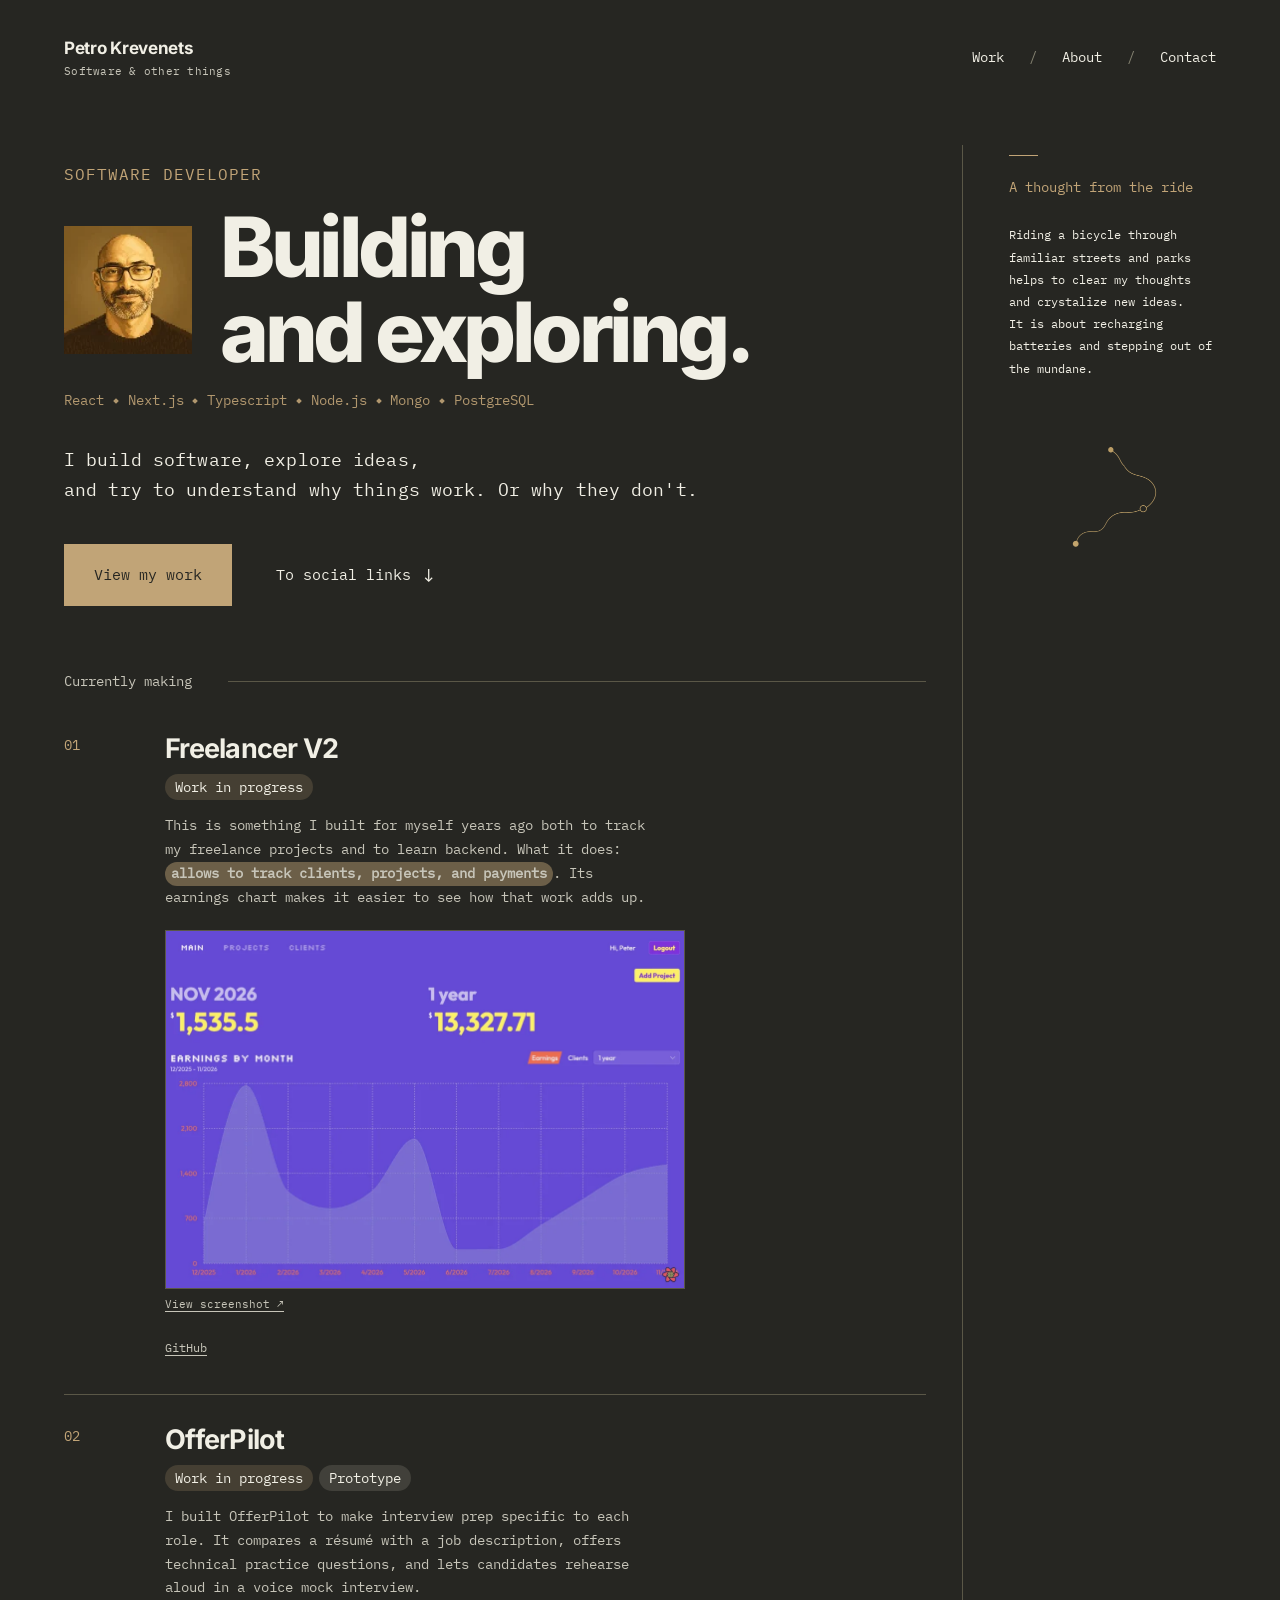
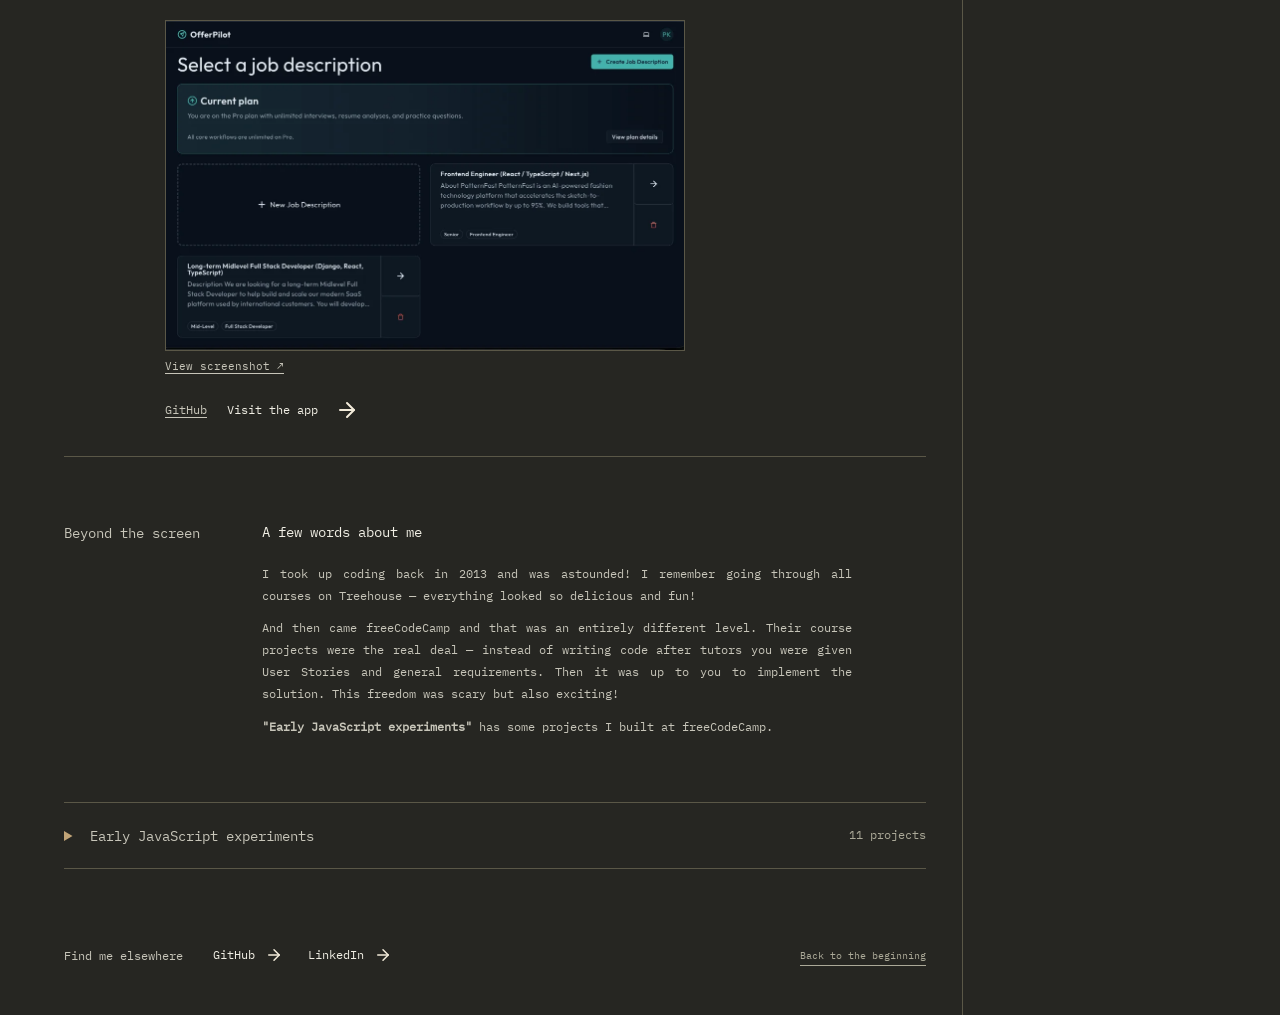
==== commit c1363176: "feat: highlight main features of Freelancer V2 project" ====
--- a/index.html
+++ b/index.html
@@ -121,8 +121,10 @@
                 <p class="project-description">
                   This is something I built for myself years ago both to track
                   my freelance projects and to learn backend. What it does:
-                  allows to track clients, projects, and payments. Its earnings
-                  chart makes it easier to see how that work adds up.
+                  <span class="project-description-highlight"
+                    >allows to track clients, projects, and payments</span
+                  >. Its earnings chart makes it easier to see how that work
+                  adds up.
                 </p>
                 <a
                   class="project-preview"
--- a/styles.css
+++ b/styles.css
@@ -454,6 +454,14 @@
     font-size: 14px;
     line-height: 1.7;
     text-align: start;
+
+    .project-description-highlight {
+      display: inline-block;
+      padding-inline: 6px;
+      background-color: color-mix(in srgb, var(--gold) 45%, var(--background));
+      border-radius: 999px;
+      font-weight: 800;
+    }
   }
 
   .project-preview {
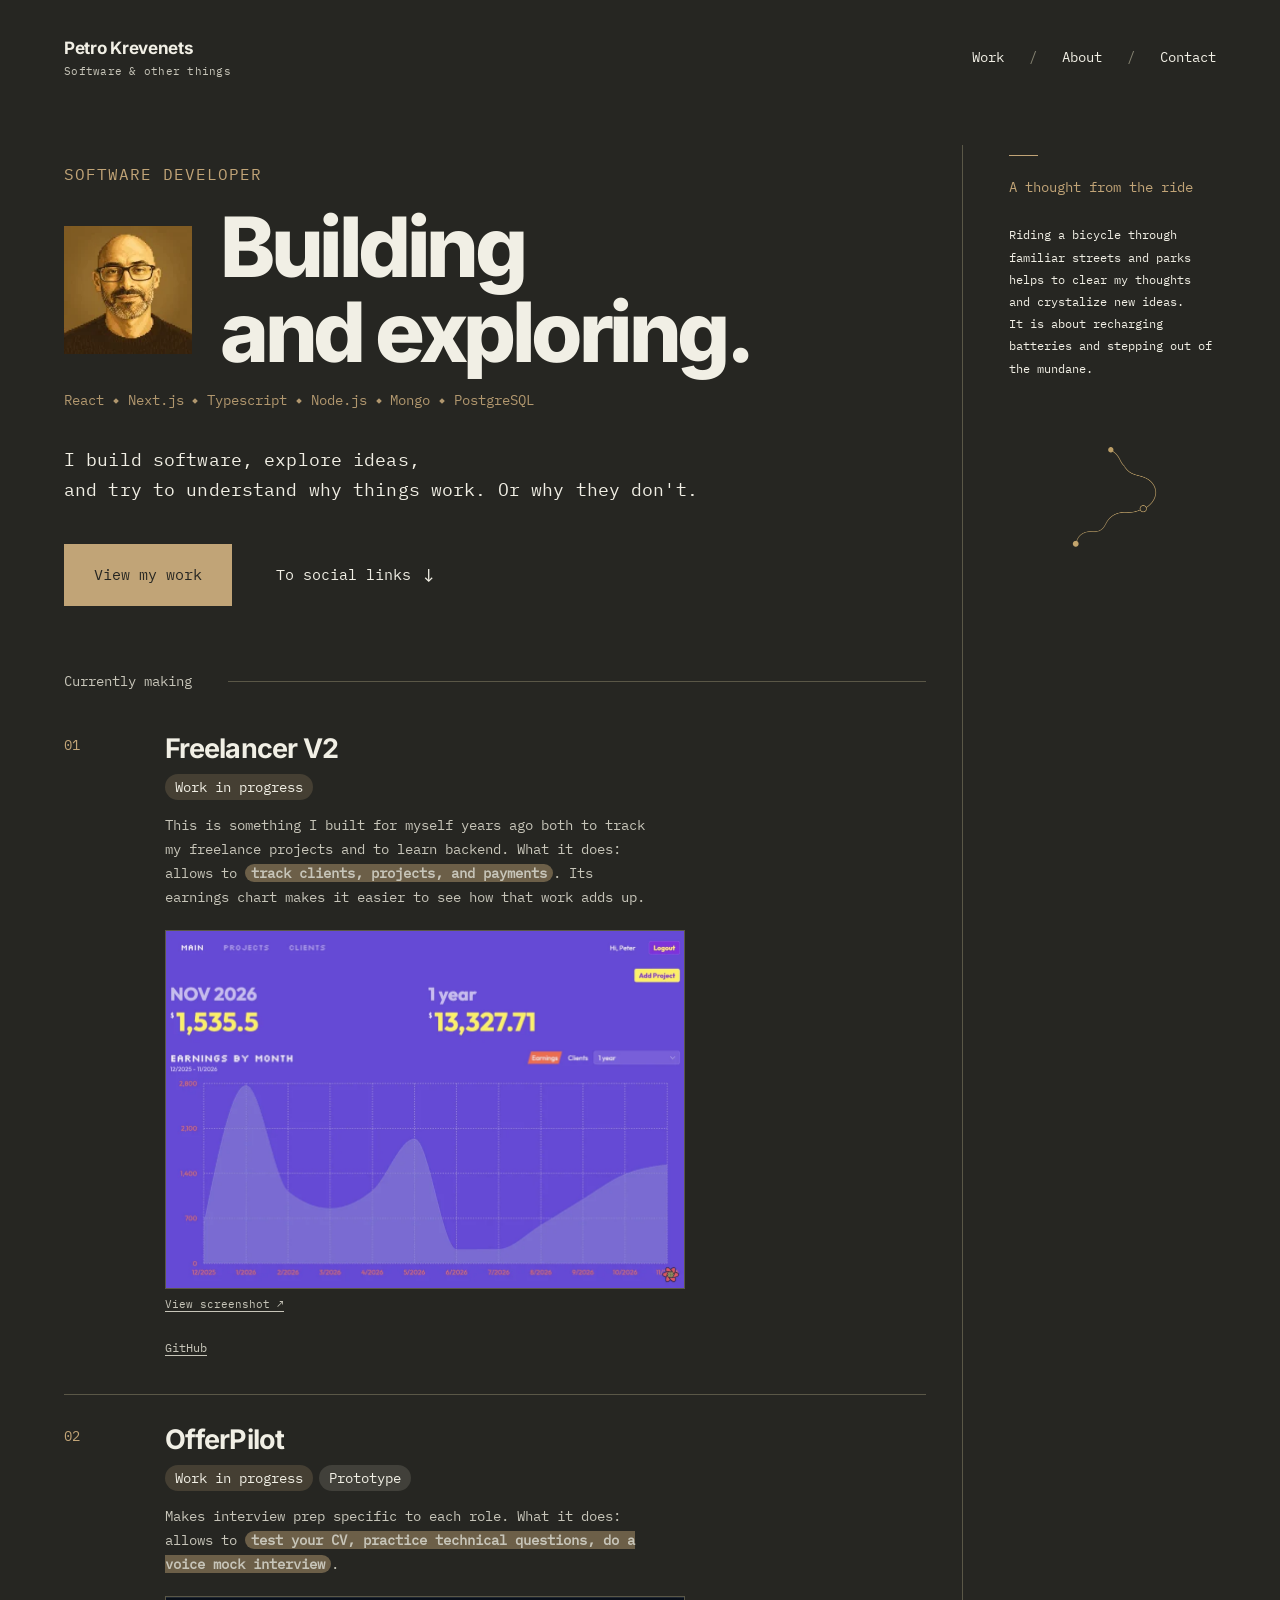
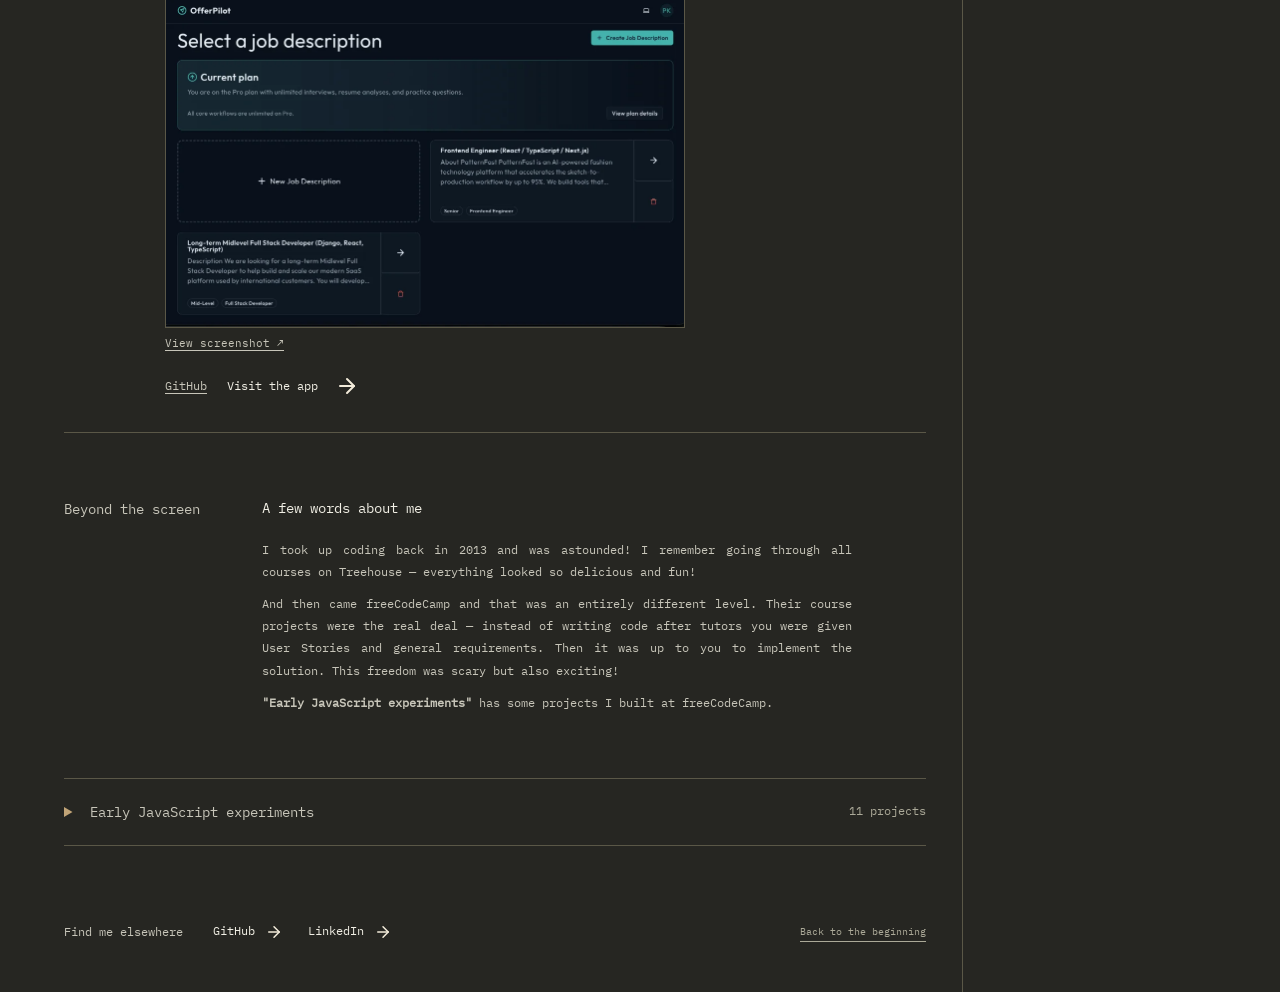
==== commit da636720: "feat: highlight main features of OfferPilot project" ====
--- a/index.html
+++ b/index.html
@@ -121,8 +121,9 @@
                 <p class="project-description">
                   This is something I built for myself years ago both to track
                   my freelance projects and to learn backend. What it does:
+                  allows to
                   <span class="project-description-highlight"
-                    >allows to track clients, projects, and payments</span
+                    >track clients, projects, and payments</span
                   >. Its earnings chart makes it easier to see how that work
                   adds up.
                 </p>
@@ -162,10 +163,12 @@
                   <span class="project-tag-prototype">Prototype</span>
                 </p>
                 <p class="project-description">
-                  I built OfferPilot to make interview prep specific to each
-                  role. It compares a résumé with a job description, offers
-                  technical practice questions, and lets candidates rehearse
-                  aloud in a voice mock interview.
+                  Makes interview prep specific to each role. What it does:
+                  allows to
+                  <span class="project-description-highlight"
+                    >test your CV, practice technical questions, do a voice mock
+                    interview</span
+                  >.
                 </p>
                 <a
                   class="project-preview"
--- a/styles.css
+++ b/styles.css
@@ -456,7 +456,6 @@
     text-align: start;
 
     .project-description-highlight {
-      display: inline-block;
       padding-inline: 6px;
       background-color: color-mix(in srgb, var(--gold) 45%, var(--background));
       border-radius: 999px;
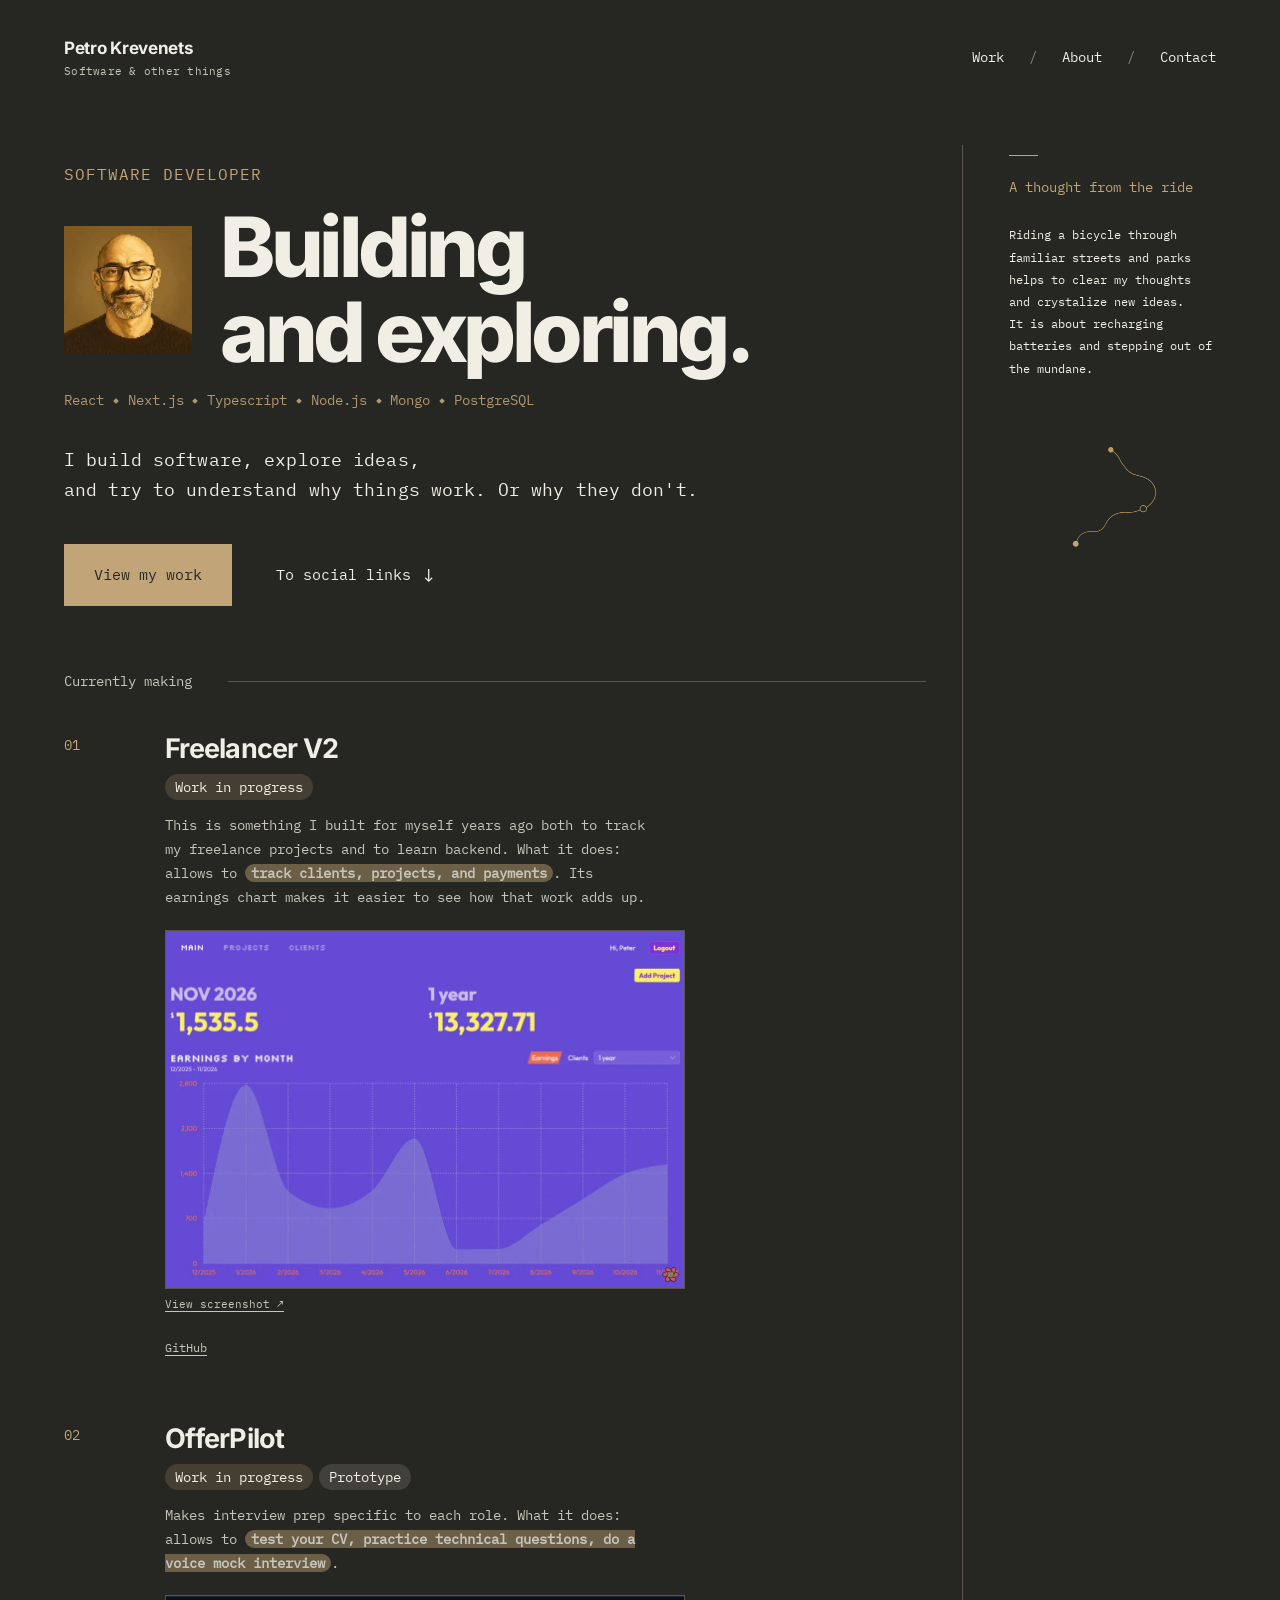
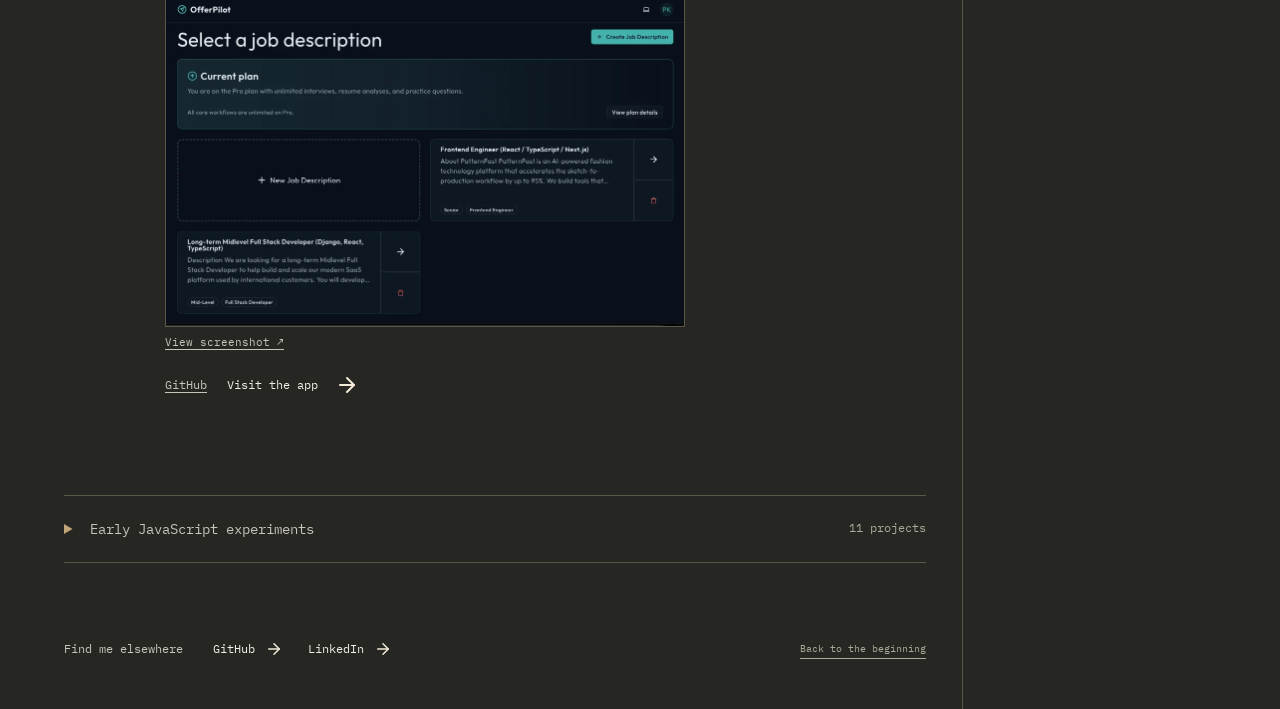
==== commit d5553a4e: "refactor: remove About section" ====
--- a/index.html
+++ b/index.html
@@ -216,34 +216,6 @@
         </section>
         <!-- Section, Current Work: END -->
 
-        <!-- Section, About: START -->
-        <section
-          id="about"
-          class="section about-section"
-          aria-labelledby="about-heading">
-          <h2 id="about-heading">Beyond the screen</h2>
-          <p class="about-intro">A few words about me</p>
-          <div class="about-detail">
-            <p>
-              I took up coding back in 2013 and was astounded! I remember going
-              through all courses on Treehouse &mdash; everything looked so
-              delicious and fun!
-            </p>
-            <p>
-              And then came freeCodeCamp and that was an entirely different
-              level. Their course projects were the real deal &mdash; instead of
-              writing code after tutors you were given User Stories and general
-              requirements. Then it was up to you to implement the solution.
-              This freedom was scary but also exciting!
-            </p>
-            <p>
-              <b>"Early JavaScript experiments"</b> has some projects I built at
-              freeCodeCamp.
-            </p>
-          </div>
-        </section>
-        <!-- Section, About: END -->
-
         <!-- Section, Archive: START -->
         <section
           class="section archive-section"
--- a/styles.css
+++ b/styles.css
@@ -433,7 +433,6 @@
     align-items: start;
     gap: 4px 26px;
     padding: 28px 0 24px;
-    border-block-end: 1px solid var(--line);
   }
 
   .project-index {
@@ -578,61 +577,6 @@
   }
 }
 /* Current Work: END */
-
-/* About Section: START */
-.about-section {
-  display: grid;
-  grid-template-columns: 170px minmax(0, 1fr);
-  gap: 18px 28px;
-  scroll-margin-top: 36px;
-
-  h2 {
-    padding-block-start: 1px;
-  }
-
-  .about-intro,
-  .about-detail p {
-    margin: 0;
-    font-size: 14px;
-    line-height: 1.65;
-    text-align: justify;
-    text-wrap: pretty;
-    hyphens: auto;
-  }
-
-  .about-detail {
-    display: flex;
-    flex-direction: column;
-    gap: 10px;
-    grid-column: 2;
-    max-width: 590px;
-  }
-
-  .about-detail p {
-    color: var(--secondary);
-    font-size: 12px;
-    line-height: 1.85;
-  }
-
-  @media (width <= 560px) {
-    display: block;
-    margin-block-start: 28px;
-
-    h2 {
-      color: var(--gold);
-      margin-block-end: 12px;
-    }
-
-    .about-intro {
-      display: none;
-    }
-
-    .about-detail {
-      margin-block-start: 14px;
-    }
-  }
-}
-/* About Section: END */
 
 /* Archive Section: START */
 .archive-section {
